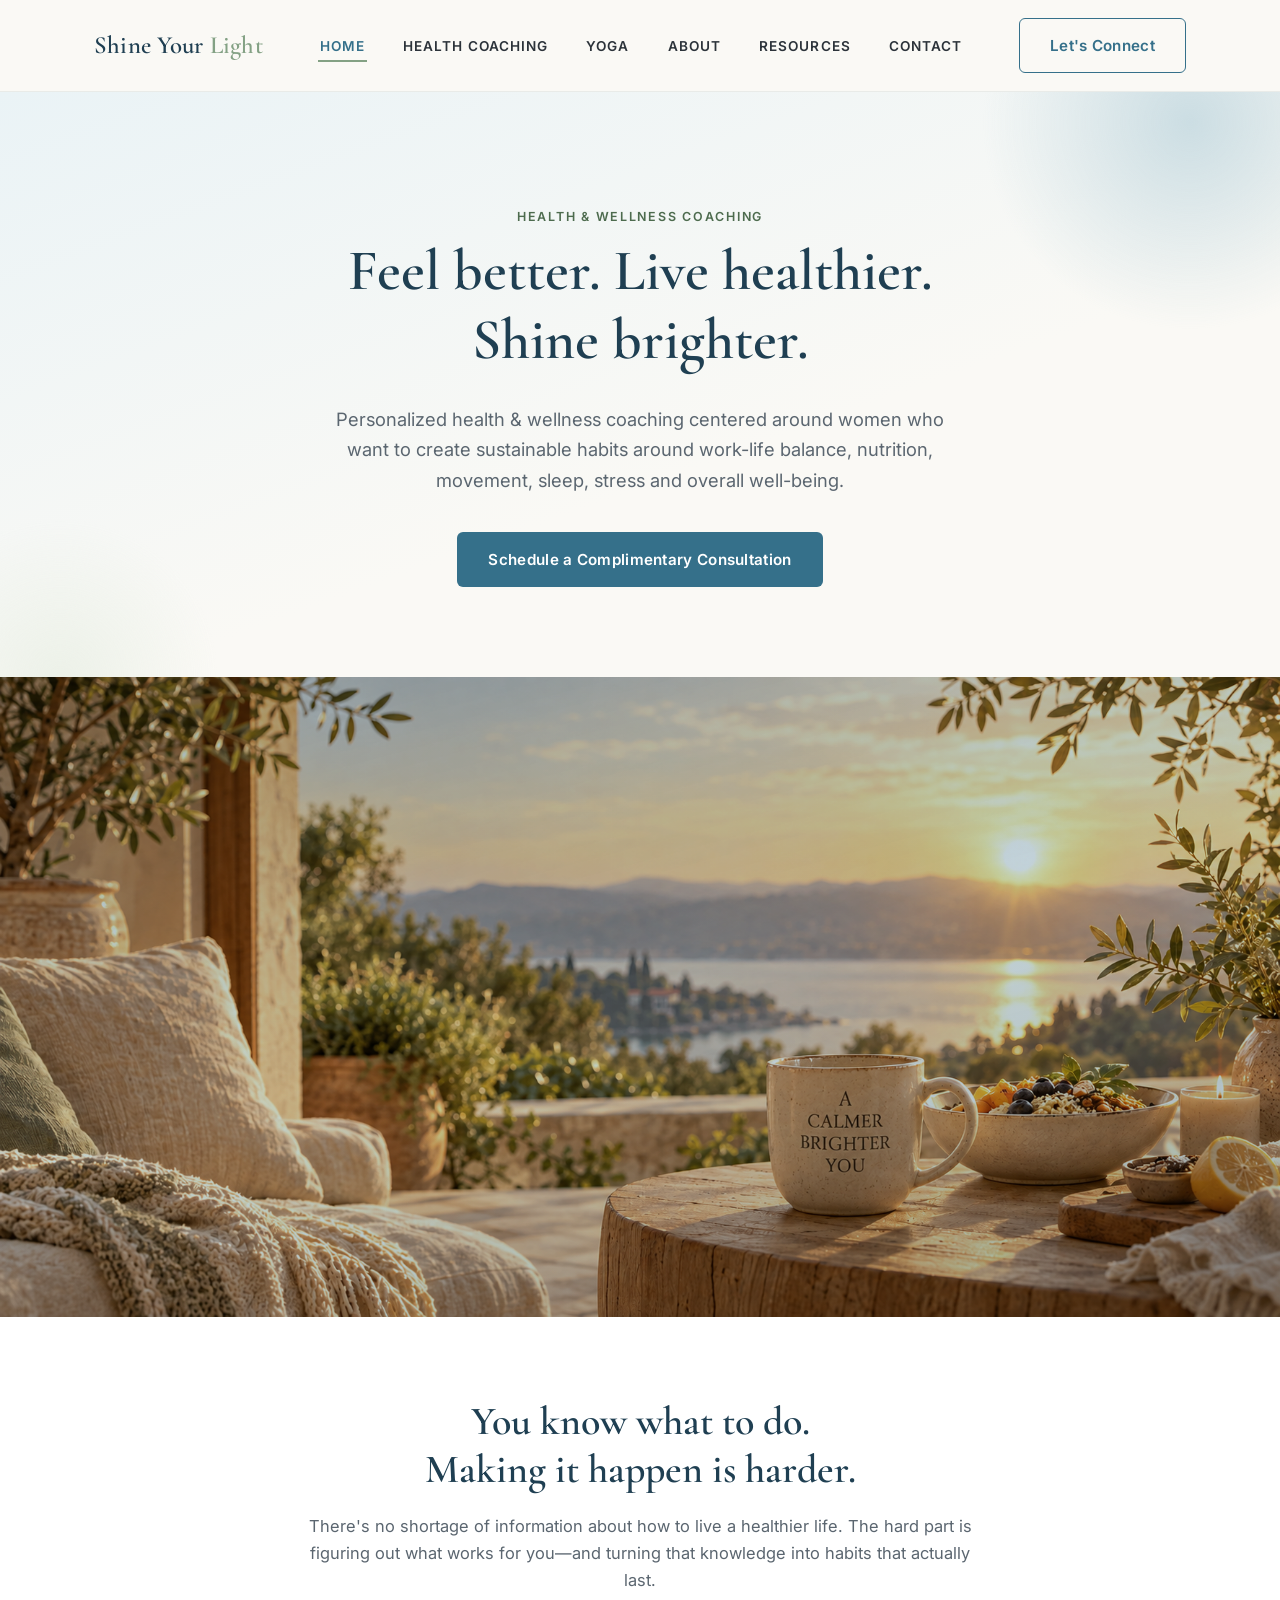
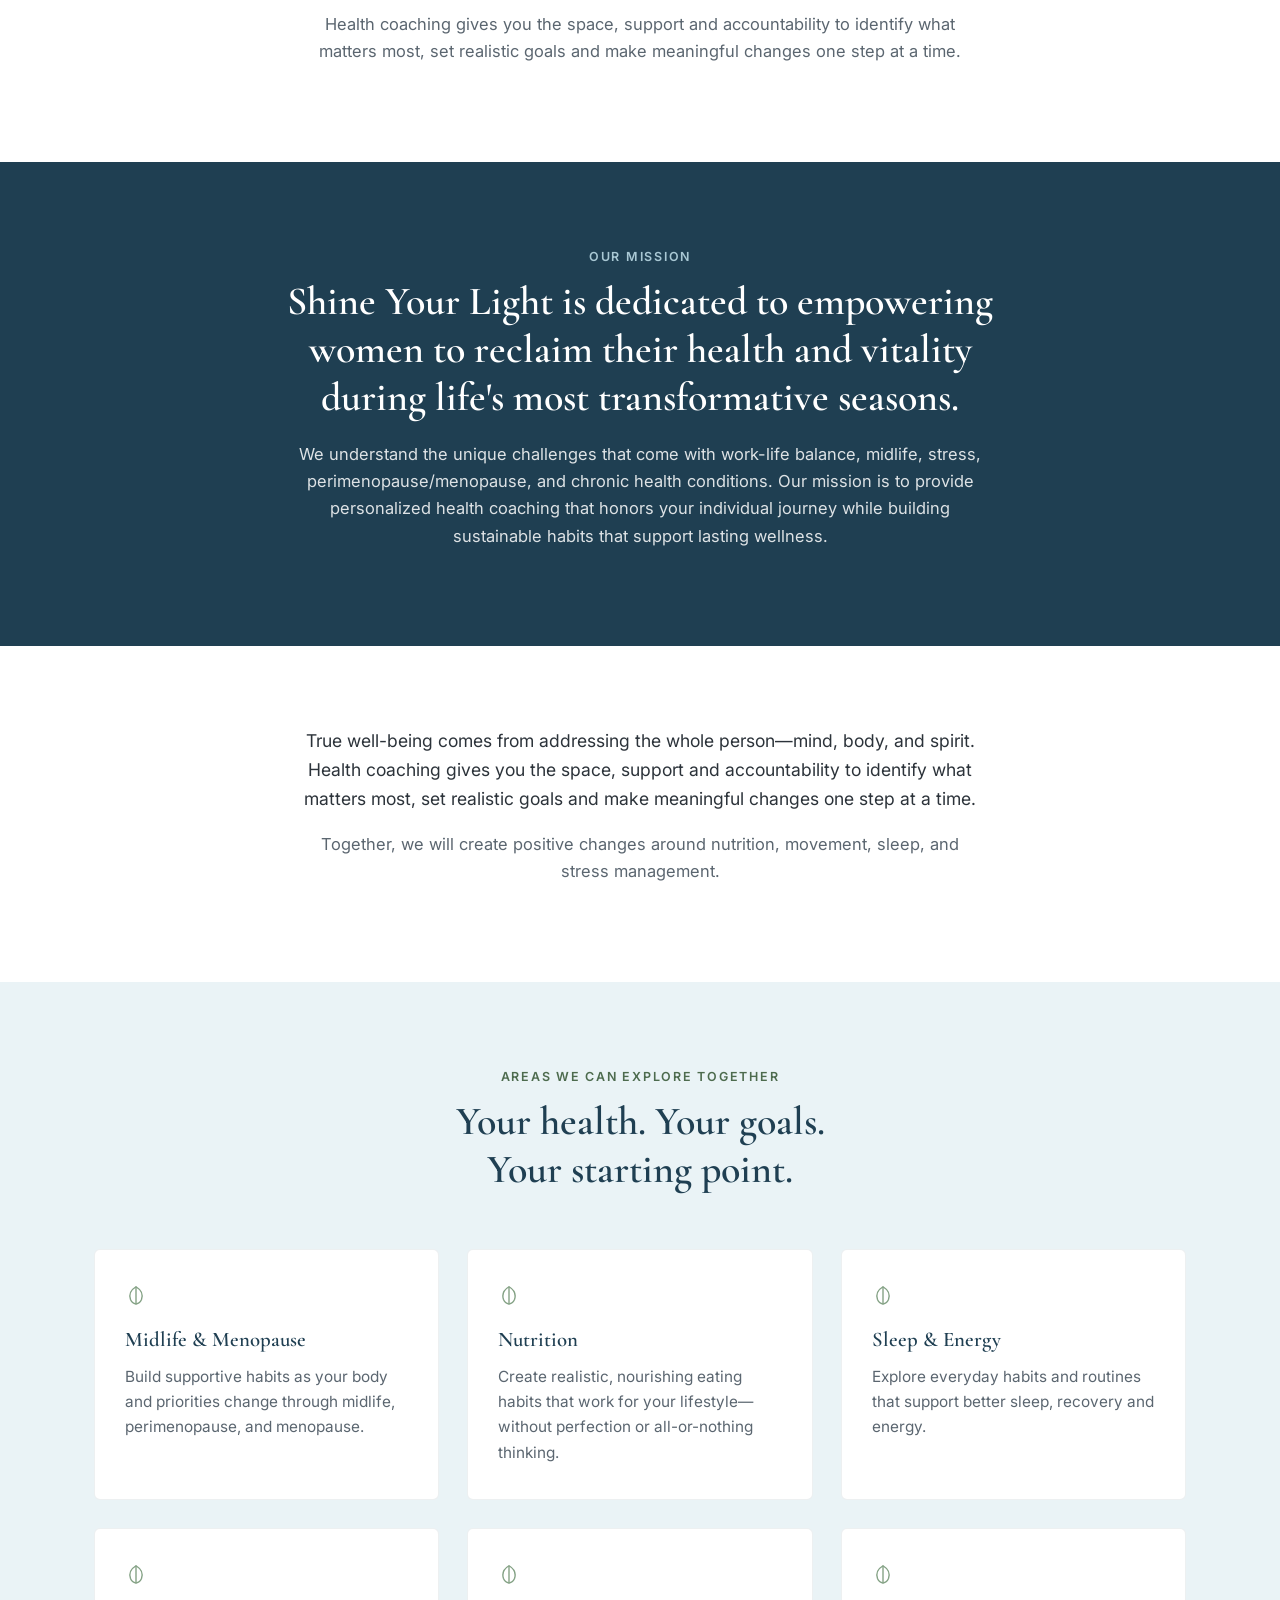
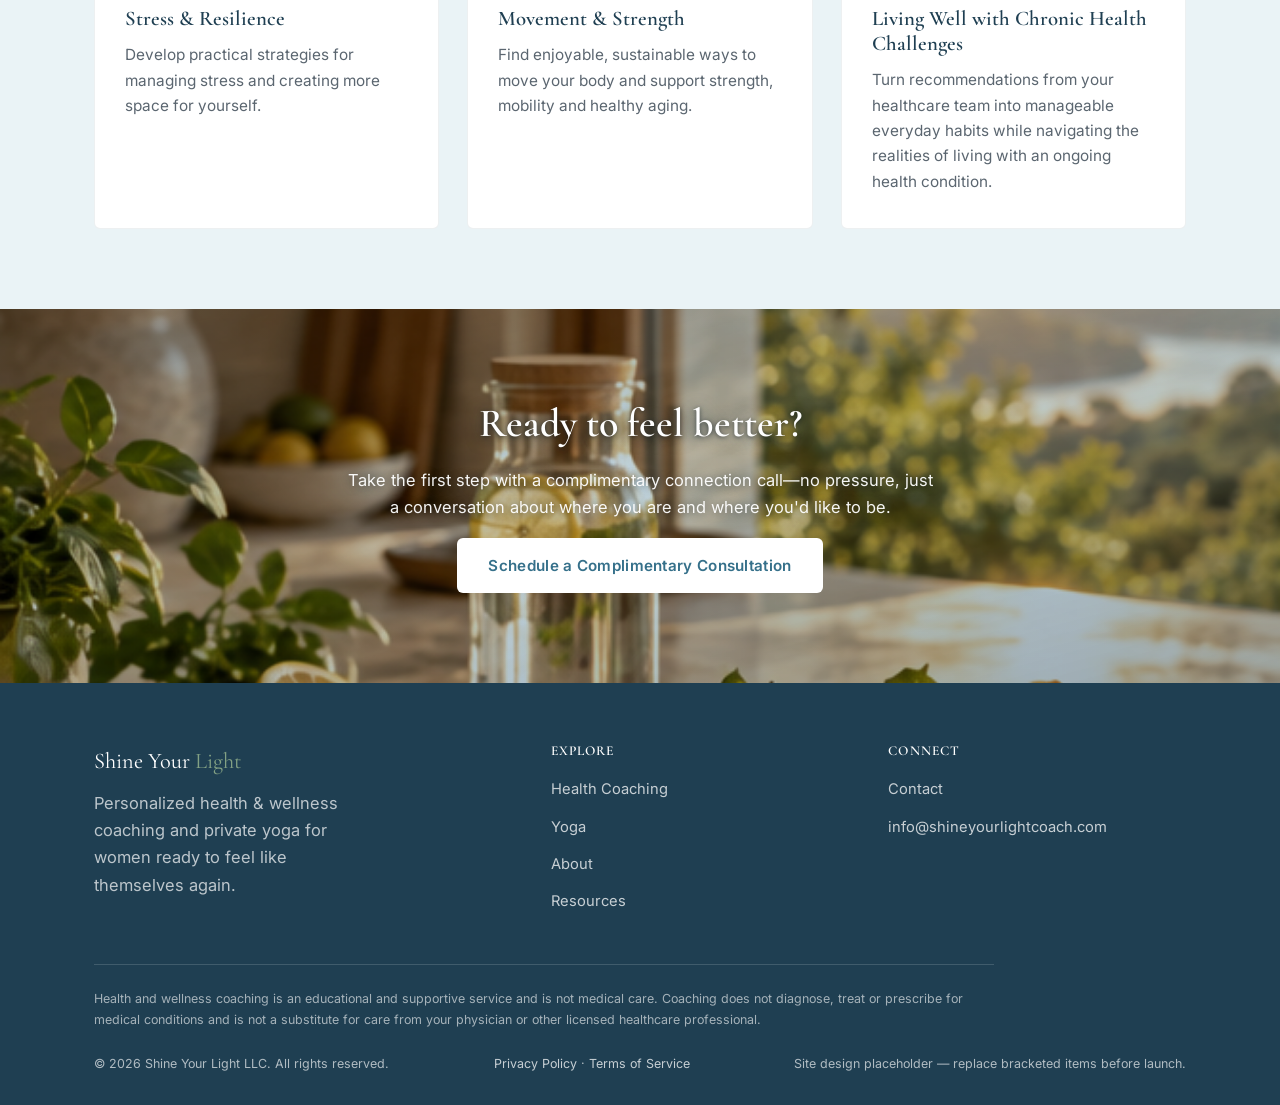
==== index.html @ 53842d12 "Apply Cassie's content tweaks: copy updates, credentials status, contact info - Home: broaden hero/m" ====
<!DOCTYPE html>
<html lang="en">
<head>
<meta charset="UTF-8" />
<meta name="viewport" content="width=device-width, initial-scale=1.0" />
<title>Shine Your Light | Health &amp; Wellness Coaching</title>
<meta name="description" content="Personalized health & wellness coaching centered around women who want to create sustainable habits around work-life balance, nutrition, movement, sleep, stress and overall well-being." />
<link rel="preconnect" href="https://fonts.googleapis.com">
<link href="https://fonts.googleapis.com/css2?family=Cormorant+Garamond:wght@500;600;700&family=Inter:wght@400;500;600;700&display=swap" rel="stylesheet">
<link rel="stylesheet" href="css/style.css">
</head>
<body>

<a href="#main" class="skip-link">Skip to main content</a>

<header class="site-header">
  <div class="nav-wrap">
    <a href="index.html" class="logo">Shine Your <span>Light</span></a>
    <nav>
      <ul class="nav-links" id="primary-nav">
        <li><a href="index.html" class="active">Home</a></li>
        <li><a href="coaching.html">Health Coaching</a></li>
        <li><a href="yoga.html">Yoga</a></li>
        <li><a href="about.html">About</a></li>
        <li><a href="resources.html">Resources</a></li>
        <li><a href="contact.html">Contact</a></li>
      </ul>
    </nav>
    <div class="nav-cta">
      <a href="contact.html" class="btn btn-outline">Let's Connect</a>
      <button class="nav-toggle" aria-label="Toggle menu" aria-expanded="false" aria-controls="primary-nav">
        <span></span><span></span><span></span>
      </button>
    </div>
  </div>
</header>

<main id="main">

<!-- HERO -->
<section class="hero">
  <div class="hero-inner">
    <div class="eyebrow">Health &amp; Wellness Coaching</div>
    <h1>Feel better. Live healthier.<br>Shine brighter.</h1>
    <p class="lead">Personalized health &amp; wellness coaching centered around women who want to create sustainable habits around work-life balance, nutrition, movement, sleep, stress and overall well-being.</p>
    <a href="contact.html" class="btn btn-primary">Schedule a Complimentary Consultation</a>
  </div>
</section>

<section class="photo-strip" style="background-image:url('images/hero-patio-morning.png'); aspect-ratio:1774/887;" role="img" aria-label="A mug reading &quot;A Calmer Brighter You&quot; beside a nourish bowl on a sunlit patio overlooking the water at sunset">
  <div class="overlay"></div>
</section>

<!-- INTRO -->
<section class="section-alt">
  <div class="container text-center" style="max-width:720px;">
    <h2>You know what to do.<br>Making it happen is harder.</h2>
    <p>There's no shortage of information about how to live a healthier life. The hard part is figuring out what works for you&mdash;and turning that knowledge into habits that actually last.</p>
    <p>Health coaching gives you the space, support and accountability to identify what matters most, set realistic goals and make meaningful changes one step at a time.</p>
  </div>
</section>

<!-- MISSION -->
<section class="section-deep">
  <div class="container text-center" style="max-width:760px;">
    <div class="eyebrow" style="color:#a9c8d4;">Our Mission</div>
    <h2>Shine Your Light is dedicated to empowering women to reclaim their health and vitality during life's most transformative seasons.</h2>
    <p>We understand the unique challenges that come with work-life balance, midlife, stress, perimenopause/menopause, and chronic health conditions. Our mission is to provide personalized health coaching that honors your individual journey while building sustainable habits that support lasting wellness.</p>
  </div>
</section>

<!-- WHOLE PERSON -->
<section class="section-alt">
  <div class="container text-center" style="max-width:720px;">
    <p style="font-size:1.1rem; color:var(--charcoal);">True well-being comes from addressing the whole person&mdash;mind, body, and spirit. Health coaching gives you the space, support and accountability to identify what matters most, set realistic goals and make meaningful changes one step at a time.</p>
    <p>Together, we will create positive changes around nutrition, movement, sleep, and stress management.</p>
  </div>
</section>

<!-- AREAS -->
<section class="section-blue">
  <div class="container">
    <div class="section-head">
      <div class="eyebrow">Areas We Can Explore Together</div>
      <h2>Your health. Your goals.<br>Your starting point.</h2>
    </div>
    <div class="grid">
      <div class="card">
        <svg class="leaf-icon" width="22" height="22" viewBox="0 0 24 24" fill="none" stroke="#83a184" stroke-width="1.5"><path d="M12 3C7 6 4 11 6 17c1.5 4 6 5 6 5s4.5-1 6-5c2-6-1-11-6-14z"/><path d="M12 3v19"/></svg>
        <h3>Midlife &amp; Menopause</h3>
        <p>Build supportive habits as your body and priorities change through midlife, perimenopause, and menopause.</p>
      </div>
      <div class="card">
        <svg class="leaf-icon" width="22" height="22" viewBox="0 0 24 24" fill="none" stroke="#83a184" stroke-width="1.5"><path d="M12 3C7 6 4 11 6 17c1.5 4 6 5 6 5s4.5-1 6-5c2-6-1-11-6-14z"/><path d="M12 3v19"/></svg>
        <h3>Nutrition</h3>
        <p>Create realistic, nourishing eating habits that work for your lifestyle&mdash;without perfection or all-or-nothing thinking.</p>
      </div>
      <div class="card">
        <svg class="leaf-icon" width="22" height="22" viewBox="0 0 24 24" fill="none" stroke="#83a184" stroke-width="1.5"><path d="M12 3C7 6 4 11 6 17c1.5 4 6 5 6 5s4.5-1 6-5c2-6-1-11-6-14z"/><path d="M12 3v19"/></svg>
        <h3>Sleep &amp; Energy</h3>
        <p>Explore everyday habits and routines that support better sleep, recovery and energy.</p>
      </div>
      <div class="card">
        <svg class="leaf-icon" width="22" height="22" viewBox="0 0 24 24" fill="none" stroke="#83a184" stroke-width="1.5"><path d="M12 3C7 6 4 11 6 17c1.5 4 6 5 6 5s4.5-1 6-5c2-6-1-11-6-14z"/><path d="M12 3v19"/></svg>
        <h3>Stress &amp; Resilience</h3>
        <p>Develop practical strategies for managing stress and creating more space for yourself.</p>
      </div>
      <div class="card">
        <svg class="leaf-icon" width="22" height="22" viewBox="0 0 24 24" fill="none" stroke="#83a184" stroke-width="1.5"><path d="M12 3C7 6 4 11 6 17c1.5 4 6 5 6 5s4.5-1 6-5c2-6-1-11-6-14z"/><path d="M12 3v19"/></svg>
        <h3>Movement &amp; Strength</h3>
        <p>Find enjoyable, sustainable ways to move your body and support strength, mobility and healthy aging.</p>
      </div>
      <div class="card">
        <svg class="leaf-icon" width="22" height="22" viewBox="0 0 24 24" fill="none" stroke="#83a184" stroke-width="1.5"><path d="M12 3C7 6 4 11 6 17c1.5 4 6 5 6 5s4.5-1 6-5c2-6-1-11-6-14z"/><path d="M12 3v19"/></svg>
        <h3>Living Well with Chronic Health Challenges</h3>
        <p>Turn recommendations from your healthcare team into manageable everyday habits while navigating the realities of living with an ongoing health condition.</p>
      </div>
    </div>
  </div>
</section>

<!-- FINAL CTA -->
<section class="section-photo text-center" style="background-image:url('images/nourish-bowl.png'); padding:90px 0;">
  <div class="overlay"></div>
  <div class="container" style="max-width:640px;">
    <h2>Ready to feel better?</h2>
    <p>Take the first step with a complimentary connection call&mdash;no pressure, just a conversation about where you are and where you'd like to be.</p>
    <a href="contact.html" class="btn btn-light">Schedule a Complimentary Consultation</a>
  </div>
</section>

</main>

<footer class="site-footer">
  <div class="container">
    <div class="footer-grid">
      <div>
        <div class="footer-logo">Shine Your <span>Light</span></div>
        <p style="color:rgba(255,255,255,0.7); max-width:280px;">Personalized health &amp; wellness coaching and private yoga for women ready to feel like themselves again.</p>
      </div>
      <div>
        <h4>Explore</h4>
        <ul>
          <li><a href="coaching.html">Health Coaching</a></li>
          <li><a href="yoga.html">Yoga</a></li>
          <li><a href="about.html">About</a></li>
          <li><a href="resources.html">Resources</a></li>
        </ul>
      </div>
      <div>
        <h4>Connect</h4>
        <ul>
          <li><a href="contact.html">Contact</a></li>
          <li><a href="mailto:info@shineyourlightcoach.com">info@shineyourlightcoach.com</a></li>
        </ul>
      </div>
    </div>
    <p class="footer-scope">Health and wellness coaching is an educational and supportive service and is not medical care. Coaching does not diagnose, treat or prescribe for medical conditions and is not a substitute for care from your physician or other licensed healthcare professional.</p>
    <div class="footer-bottom">
      <span>&copy; 2026 Shine Your Light LLC. All rights reserved.</span>
      <span><a href="privacy.html">Privacy Policy</a> &middot; <a href="terms.html">Terms of Service</a></span>
      <span>Site design placeholder &mdash; replace bracketed items before launch.</span>
    </div>
  </div>
</footer>

<script src="js/script.js"></script>
</body>
</html>
---- css/style.css ----
/* ============================================
   Shine Your Light — Stylesheet
   Palette: soothing blue, warm ivory, muted sage
   ============================================ */

:root {
  /* Blues */
  --blue-deep: #1f3f52;
  --blue-primary: #35708a;
  --blue-mid: #5a8fa6;
  --blue-light: #a9c8d4;
  --blue-mist: #eaf3f6;

  /* Green (used sparingly) */
  --sage: #83a184;
  --sage-light: #e7eee3;
  --sage-text: #4d6b4e; /* darker variant for small text, meets 4.5:1 contrast on light backgrounds */

  /* Neutrals */
  --ivory: #faf9f5;
  --white: #ffffff;
  --charcoal: #2c333a;
  --charcoal-light: #5b6670;

  /* Type */
  --font-heading: 'Cormorant Garamond', Georgia, serif;
  --font-body: 'Inter', -apple-system, BlinkMacSystemFont, 'Segoe UI', sans-serif;

  --max-width: 1140px;
  --radius: 6px;
}

* { box-sizing: border-box; }

html { scroll-behavior: smooth; }

body {
  margin: 0;
  font-family: var(--font-body);
  color: var(--charcoal);
  background: var(--ivory);
  line-height: 1.65;
  font-size: 16.5px;
}

img { max-width: 100%; display: block; }

a { color: inherit; text-decoration: none; }

h1, h2, h3, h4 {
  font-family: var(--font-heading);
  font-weight: 600;
  color: var(--blue-deep);
  line-height: 1.2;
  margin: 0 0 0.5em;
}

h1 { font-size: clamp(2.4rem, 5vw, 3.6rem); font-weight: 600; }
h2 { font-size: clamp(1.8rem, 3.2vw, 2.5rem); }
h3 { font-size: 1.3rem; }

p { margin: 0 0 1em; color: var(--charcoal-light); }

.container {
  max-width: var(--max-width);
  margin: 0 auto;
  padding: 0 24px;
}

.eyebrow {
  display: inline-block;
  font-family: var(--font-body);
  font-size: 0.78rem;
  letter-spacing: 0.14em;
  text-transform: uppercase;
  color: var(--sage-text);
  font-weight: 600;
  margin-bottom: 0.75em;
}

/* ---------- Accessibility helpers ---------- */
.skip-link {
  position: absolute;
  left: -9999px;
  top: 0;
  z-index: 200;
  background: var(--blue-deep);
  color: var(--white);
  padding: 12px 20px;
  font-size: 0.9rem;
  font-weight: 600;
  border-radius: 0 0 var(--radius) 0;
}
.skip-link:focus {
  left: 0;
}

a:focus-visible,
button:focus-visible {
  outline: 2.5px solid var(--blue-primary);
  outline-offset: 2px;
}

/* ---------- Buttons ---------- */
.btn {
  display: inline-block;
  padding: 14px 30px;
  border-radius: var(--radius);
  font-size: 0.95rem;
  font-weight: 600;
  letter-spacing: 0.02em;
  cursor: pointer;
  border: 1.5px solid transparent;
  transition: all 0.2s ease;
}

.btn-primary {
  background: var(--blue-primary);
  color: var(--white);
}
.btn-primary:hover { background: var(--blue-deep); }

.btn-outline {
  background: transparent;
  border-color: var(--blue-primary);
  color: var(--blue-primary);
}
.btn-outline:hover {
  background: var(--blue-primary);
  color: var(--white);
}

.btn-light {
  background: var(--white);
  color: var(--blue-primary);
}
.btn-light:hover { background: var(--blue-mist); }

/* ---------- Header / Nav ---------- */
.site-header {
  position: sticky;
  top: 0;
  z-index: 100;
  background: rgba(250, 249, 245, 0.94);
  backdrop-filter: blur(6px);
  border-bottom: 1px solid rgba(31, 63, 82, 0.08);
}

.nav-wrap {
  display: flex;
  align-items: center;
  justify-content: space-between;
  padding: 18px 24px;
  max-width: var(--max-width);
  margin: 0 auto;
}

.logo {
  font-family: var(--font-heading);
  font-size: 1.55rem;
  font-weight: 600;
  color: var(--blue-deep);
  letter-spacing: 0.01em;
}
.logo span { color: var(--sage); }

.nav-links {
  display: flex;
  gap: 34px;
  list-style: none;
  margin: 0;
  padding: 0;
}

.nav-links a {
  font-size: 0.85rem;
  letter-spacing: 0.08em;
  text-transform: uppercase;
  font-weight: 600;
  color: var(--charcoal);
  padding: 6px 2px;
  border-bottom: 2px solid transparent;
  transition: border-color 0.2s, color 0.2s;
}

.nav-links a:hover,
.nav-links a.active {
  color: var(--blue-primary);
  border-bottom-color: var(--sage);
}

.nav-cta { display: flex; align-items: center; gap: 18px; }

.nav-toggle {
  display: none;
  flex-direction: column;
  gap: 5px;
  background: none;
  border: none;
  cursor: pointer;
  padding: 6px;
}
.nav-toggle span {
  width: 24px;
  height: 2px;
  background: var(--blue-deep);
  display: block;
}

/* ---------- Hero ---------- */
.hero {
  position: relative;
  overflow: hidden;
  padding: 110px 0 90px;
  background: linear-gradient(160deg, var(--blue-mist) 0%, var(--ivory) 60%);
  text-align: center;
}

.hero::before,
.hero::after {
  content: "";
  position: absolute;
  border-radius: 50%;
  filter: blur(0.5px);
  opacity: 0.55;
  z-index: 0;
}
.hero::before {
  width: 420px; height: 420px;
  background: radial-gradient(circle, var(--blue-light) 0%, transparent 70%);
  top: -180px; right: -120px;
}
.hero::after {
  width: 320px; height: 320px;
  background: radial-gradient(circle, var(--sage-light) 0%, transparent 70%);
  bottom: -160px; left: -100px;
  opacity: 0.7;
}

.hero-inner {
  position: relative;
  z-index: 1;
  max-width: 760px;
  margin: 0 auto;
  padding: 0 24px;
}

.hero.hero-sm { padding: 80px 0 60px; }

/* Photo hero variant — real photography, color-graded blue via a light tint
   (kept subtle so text/labels printed in the photos stay legible) */
.hero-photo {
  background-size: cover;
  background-position: center;
  color: var(--white);
}
.hero-photo::before,
.hero-photo::after { display: none; }
.hero-photo .overlay {
  position: absolute;
  inset: 0;
  z-index: 0;
  mix-blend-mode: multiply;
  background:
    linear-gradient(165deg, rgba(31,63,82,0.4) 0%, rgba(53,112,138,0.28) 50%, rgba(31,63,82,0.42) 100%);
}
.hero-photo .hero-inner { z-index: 1; }
.hero-photo .eyebrow { color: var(--blue-light); text-shadow: 0 1px 6px rgba(15,30,40,0.5); }
.hero-photo h1 { color: var(--white); text-shadow: 0 2px 16px rgba(15,30,40,0.55), 0 1px 4px rgba(15,30,40,0.6); }
.hero-photo p.lead { color: rgba(255,255,255,0.95); text-shadow: 0 1px 8px rgba(15,30,40,0.55); }

/* Standalone photo strip — full-width image with no overlaid text, used
   below a text-only hero so on-photo text (e.g. mug wording, book titles)
   always stays fully visible without competing with headline copy for
   the same space. `aspect-ratio` is set per-image inline so the section
   exactly matches the photo's shape at every viewport width — with
   background-size:contain that means zero cropping AND zero empty
   letterbox space (no leftover padding to show through). */
.photo-strip {
  position: relative;
  background-size: contain;
  background-repeat: no-repeat;
  background-position: center;
  padding: 0;
}
.photo-strip .overlay {
  position: absolute;
  inset: 0;
  mix-blend-mode: multiply;
  background: linear-gradient(165deg, rgba(31,63,82,0.4) 0%, rgba(53,112,138,0.28) 50%, rgba(31,63,82,0.42) 100%);
}

/* Photo section band — used for supporting lifestyle imagery */
.section-photo {
  position: relative;
  background-size: cover;
  background-position: center;
  color: var(--white);
}
.section-photo .overlay {
  position: absolute;
  inset: 0;
  mix-blend-mode: multiply;
  background: linear-gradient(165deg, rgba(31,63,82,0.42) 0%, rgba(53,112,138,0.3) 50%, rgba(31,63,82,0.44) 100%);
}
.section-photo .container { position: relative; z-index: 1; }
.section-photo h2 { color: var(--white); text-shadow: 0 2px 16px rgba(15,30,40,0.55), 0 1px 4px rgba(15,30,40,0.6); }
.section-photo p { color: rgba(255,255,255,0.95); text-shadow: 0 1px 8px rgba(15,30,40,0.55); }

.hero p.lead {
  font-size: 1.15rem;
  max-width: 620px;
  margin: 0 auto 2em;
}

/* ---------- Sections ---------- */
section { padding: 80px 0; }
.section-alt { background: var(--white); }
.section-blue { background: var(--blue-mist); }
.section-deep {
  background: var(--blue-deep);
  color: var(--white);
}
.section-deep h2, .section-deep h3 { color: var(--white); }
.section-deep p { color: rgba(255,255,255,0.85); }

.section-head {
  text-align: center;
  max-width: 680px;
  margin: 0 auto 56px;
}

.text-center { text-align: center; }

/* ---------- Cards / Grid ---------- */
.grid {
  display: grid;
  gap: 28px;
  grid-template-columns: repeat(3, 1fr);
}
.grid-2 { grid-template-columns: repeat(2, 1fr); }

.card {
  background: var(--white);
  border-radius: var(--radius);
  padding: 34px 30px;
  border: 1px solid rgba(31, 63, 82, 0.08);
  transition: box-shadow 0.25s, transform 0.25s;
}
.card:hover {
  box-shadow: 0 14px 34px rgba(31, 63, 82, 0.1);
  transform: translateY(-3px);
}

.card .leaf-icon { margin-bottom: 14px; }

.card h3 { margin-bottom: 0.5em; }
.card p { margin-bottom: 0; font-size: 0.96rem; }

/* Process steps */
.steps {
  display: grid;
  grid-template-columns: repeat(3, 1fr);
  gap: 32px;
  position: relative;
}
.step {
  text-align: center;
  padding: 10px;
}
.step-num {
  width: 46px; height: 46px;
  border-radius: 50%;
  background: var(--blue-mist);
  color: var(--blue-primary);
  border: 1.5px solid var(--blue-light);
  display: flex; align-items: center; justify-content: center;
  font-family: var(--font-heading);
  font-weight: 600;
  margin: 0 auto 16px;
}

/* Callout box */
.callout {
  background: var(--sage-light);
  border: 1px solid rgba(131, 161, 132, 0.35);
  border-radius: var(--radius);
  padding: 38px 40px;
  display: flex;
  align-items: center;
  justify-content: space-between;
  gap: 24px;
  flex-wrap: wrap;
}
.callout h3 { margin-bottom: 4px; }
.callout p { margin-bottom: 0; }

/* Program cards */
.program-card {
  background: var(--white);
  border-radius: var(--radius);
  padding: 44px;
  border: 1px solid rgba(31,63,82,0.08);
}
.program-card.featured {
  border: 2px solid var(--blue-primary);
  position: relative;
}
.badge {
  display: inline-block;
  background: var(--blue-primary);
  color: var(--white);
  font-size: 0.7rem;
  letter-spacing: 0.08em;
  text-transform: uppercase;
  font-weight: 700;
  padding: 5px 12px;
  border-radius: 30px;
  margin-bottom: 18px;
}
.badge-outline {
  background: transparent;
  border: 1.5px solid var(--sage);
  color: var(--sage-text);
}
.program-card ul {
  list-style: none;
  padding: 0;
  margin: 22px 0 28px;
}
.program-card li {
  padding: 9px 0 9px 28px;
  position: relative;
  color: var(--charcoal-light);
  border-bottom: 1px solid rgba(31,63,82,0.06);
}
.program-card li:last-child { border-bottom: none; }
.program-card li::before {
  content: "";
  position: absolute;
  left: 0; top: 16px;
  width: 8px; height: 8px;
  border-radius: 50%;
  background: var(--sage);
}

/* About */
.about-grid {
  display: grid;
  grid-template-columns: 380px 1fr;
  gap: 60px;
  align-items: start;
}
.about-photo {
  width: 100%;
  aspect-ratio: 4/5;
  object-fit: cover;
  object-position: center top;
  border-radius: var(--radius);
  border: 1px solid rgba(31,63,82,0.1);
}

.credentials {
  list-style: none;
  padding: 0;
  margin: 24px 0 0;
  display: grid;
  gap: 14px;
}
.credentials li {
  padding: 14px 18px;
  background: var(--blue-mist);
  border-radius: var(--radius);
  font-size: 0.95rem;
  color: var(--blue-deep);
  border-left: 3px solid var(--sage);
}

/* Contact */
.contact-grid {
  display: grid;
  grid-template-columns: 1fr 1fr;
  gap: 60px;
}
.form-group { margin-bottom: 20px; }
.form-group label {
  display: block;
  font-size: 0.85rem;
  font-weight: 600;
  margin-bottom: 6px;
  color: var(--blue-deep);
}
.form-group input,
.form-group textarea {
  width: 100%;
  padding: 12px 14px;
  border: 1.5px solid var(--blue-light);
  border-radius: var(--radius);
  font-family: var(--font-body);
  font-size: 0.95rem;
  background: var(--white);
  color: var(--charcoal);
}
.form-group input:focus,
.form-group textarea:focus {
  outline: none;
  border-color: var(--blue-primary);
  box-shadow: 0 0 0 3px rgba(53, 112, 138, 0.3);
}

.contact-info-card {
  background: var(--blue-mist);
  border-radius: var(--radius);
  padding: 36px;
}
.contact-info-card h3 { margin-bottom: 18px; }
.contact-info-card .info-row {
  margin-bottom: 16px;
  font-size: 0.95rem;
}
.contact-info-card .info-row strong {
  display: block;
  color: var(--blue-deep);
  font-size: 0.78rem;
  letter-spacing: 0.06em;
  text-transform: uppercase;
  margin-bottom: 3px;
}

.note-placeholder {
  font-size: 0.82rem;
  color: var(--charcoal-light);
  background: rgba(255,255,255,0.6);
  border: 1px dashed var(--blue-light);
  border-radius: var(--radius);
  padding: 10px 14px;
  margin-top: 10px;
}

/* Resources */
.resource-card {
  text-align: center;
  padding-top: 40px;
}
.coming-soon-tag {
  display: inline-block;
  font-size: 0.7rem;
  letter-spacing: 0.08em;
  text-transform: uppercase;
  color: var(--sage-text);
  font-weight: 700;
  border: 1px solid var(--sage);
  border-radius: 30px;
  padding: 4px 12px;
  margin-bottom: 14px;
}

/* ---------- Scope statement ---------- */
.scope-statement {
  font-size: 0.82rem;
  color: var(--charcoal-light);
  max-width: 760px;
  margin: 0 auto;
  padding-top: 28px;
  border-top: 1px solid rgba(31,63,82,0.12);
  text-align: center;
}

/* ---------- Footer ---------- */
.site-footer {
  background: var(--blue-deep);
  color: rgba(255,255,255,0.85);
  padding: 60px 0 30px;
}
.footer-grid {
  display: grid;
  grid-template-columns: 1.4fr 1fr 1fr;
  gap: 40px;
  margin-bottom: 40px;
}
.footer-logo {
  font-family: var(--font-heading);
  font-size: 1.4rem;
  color: var(--white);
  margin-bottom: 10px;
}
.footer-logo span { color: var(--sage); }
.footer-grid h4 {
  color: var(--white);
  font-size: 0.85rem;
  letter-spacing: 0.08em;
  text-transform: uppercase;
  margin-bottom: 16px;
}
.footer-grid ul { list-style: none; padding: 0; margin: 0; }
.footer-grid li { margin-bottom: 10px; }
.footer-grid a { color: rgba(255,255,255,0.75); font-size: 0.92rem; }
.footer-grid a:hover { color: var(--white); }

.footer-scope {
  font-size: 0.78rem;
  color: rgba(255,255,255,0.6);
  border-top: 1px solid rgba(255,255,255,0.15);
  padding-top: 24px;
  max-width: 900px;
}

.footer-bottom {
  margin-top: 24px;
  font-size: 0.78rem;
  color: rgba(255,255,255,0.65);
  display: flex;
  justify-content: space-between;
  flex-wrap: wrap;
  gap: 10px;
}
.footer-bottom a { color: rgba(255,255,255,0.75); }
.footer-bottom a:hover { color: var(--white); }

/* ---------- Responsive ---------- */
@media (max-width: 900px) {
  .grid { grid-template-columns: repeat(2, 1fr); }
  .about-grid { grid-template-columns: 1fr; }
  .about-photo { max-width: 340px; margin: 0 auto; }
  .contact-grid { grid-template-columns: 1fr; }
  .footer-grid { grid-template-columns: 1fr 1fr; }
  .steps { grid-template-columns: 1fr; }
}

@media (max-width: 720px) {
  .nav-links, .nav-cta .btn-outline { display: none; }
  .nav-toggle { display: flex; }
  .nav-wrap.open .nav-links {
    display: flex;
    flex-direction: column;
    position: absolute;
    top: 100%; left: 0; right: 0;
    background: var(--ivory);
    padding: 20px 24px;
    gap: 18px;
    border-bottom: 1px solid rgba(31,63,82,0.1);
  }
  .grid { grid-template-columns: 1fr; }
  .footer-grid { grid-template-columns: 1fr; }
  .callout { flex-direction: column; align-items: flex-start; text-align: left; }
  section { padding: 60px 0; }
  .hero { padding: 90px 0 60px; }
}
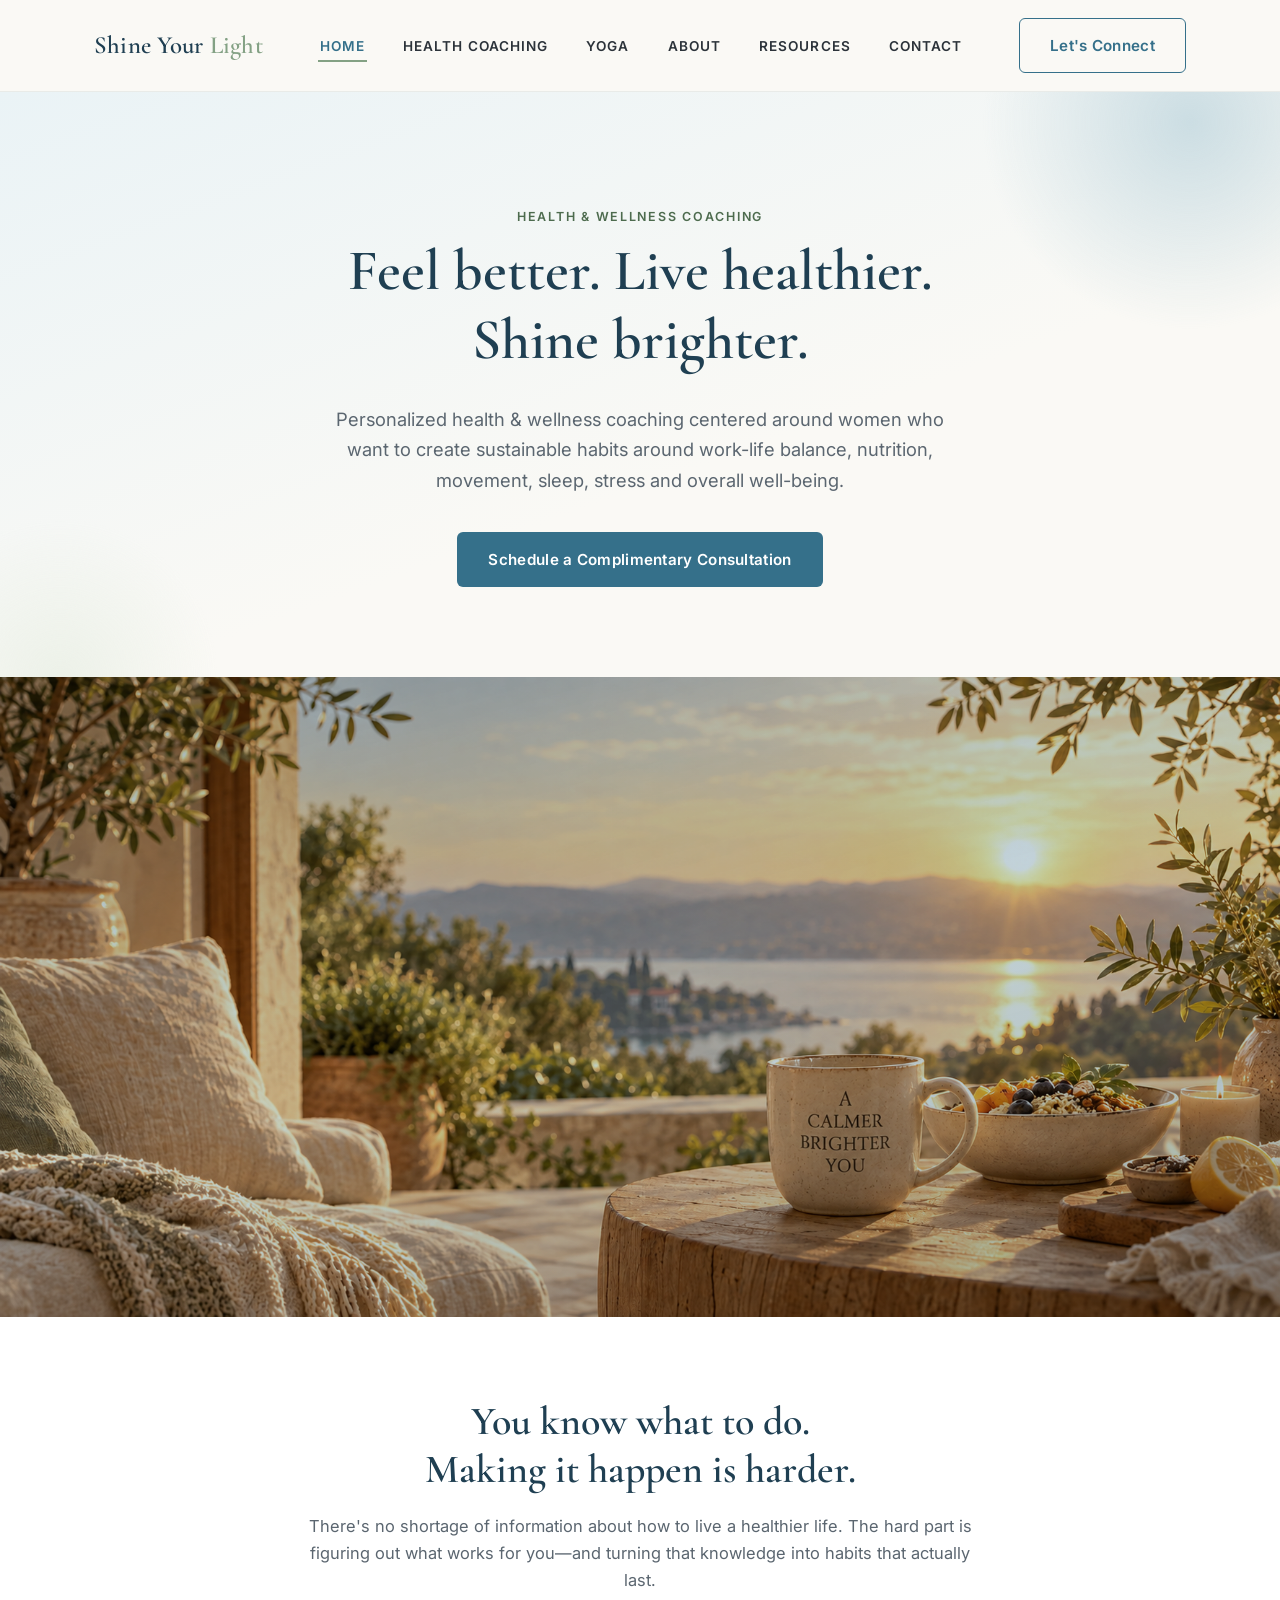
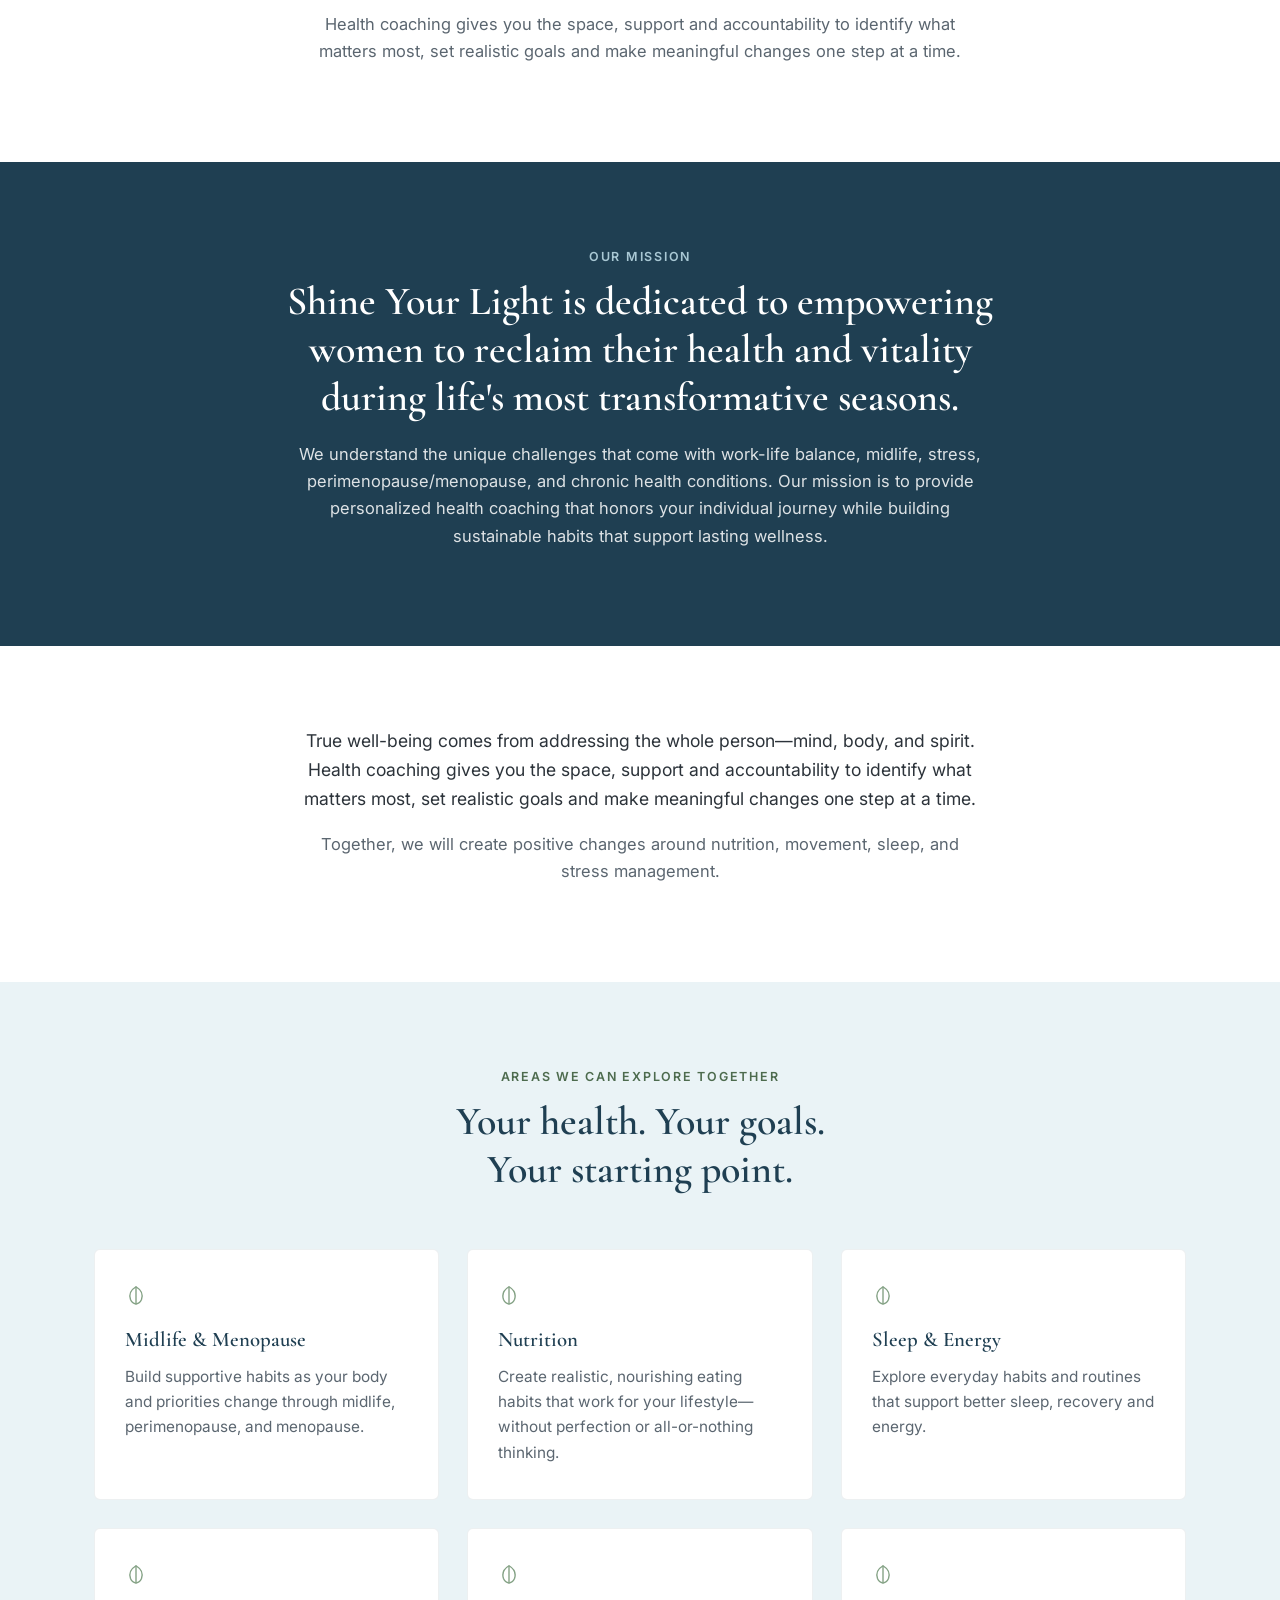
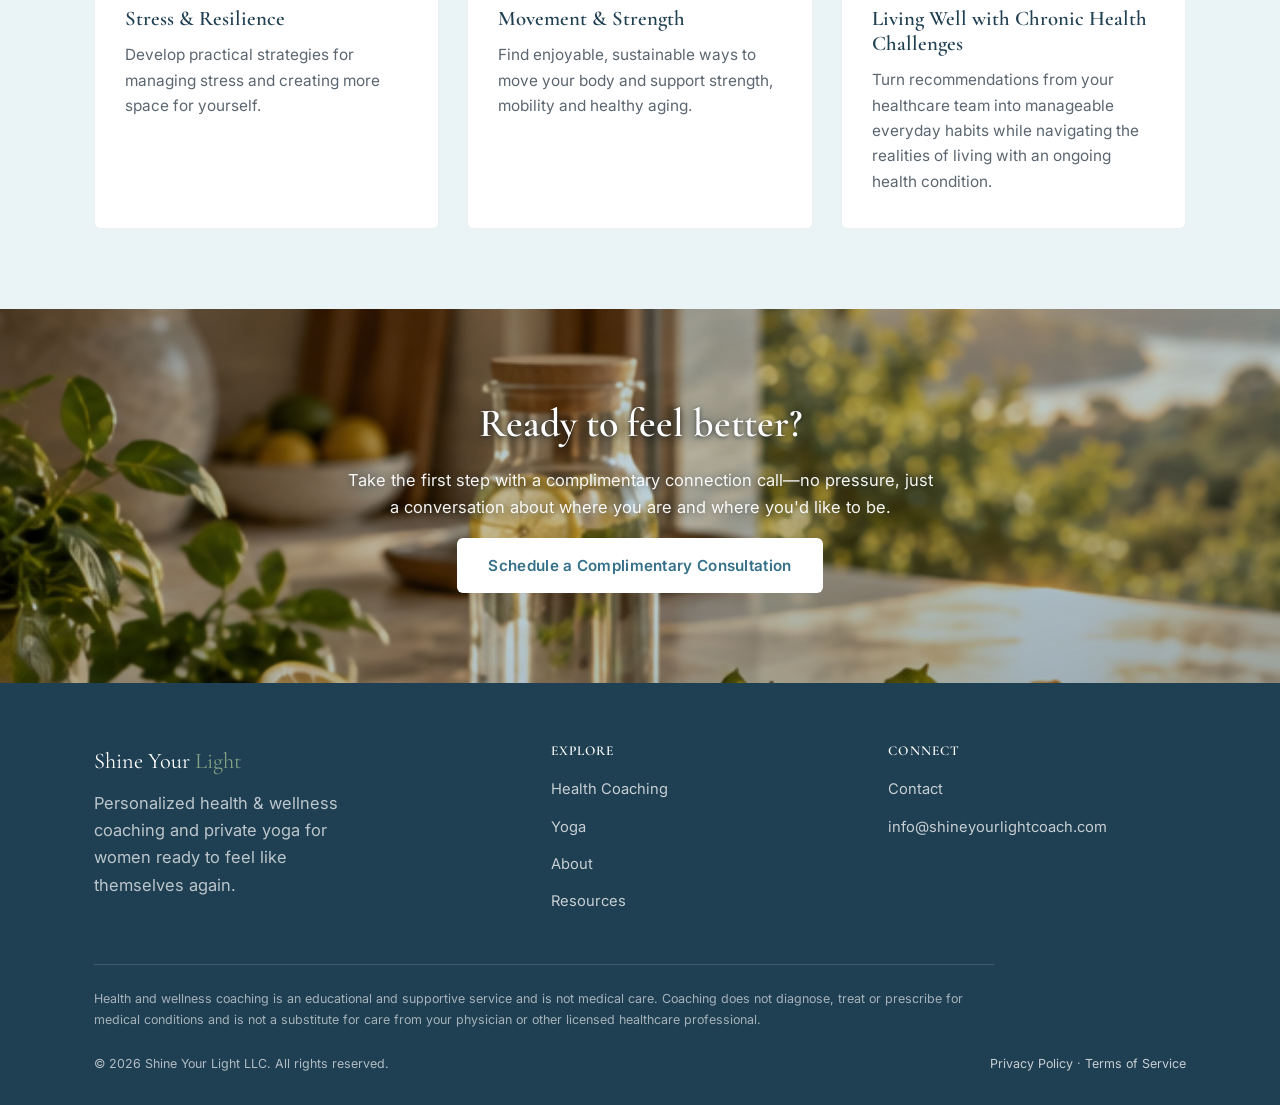
==== commit 47d19af4: "Remove internal placeholder reminder from public footer Delete "Site design placeholder — replace br" ====
--- a/index.html
+++ b/index.html
@@ -159,7 +159,6 @@
     <div class="footer-bottom">
       <span>&copy; 2026 Shine Your Light LLC. All rights reserved.</span>
       <span><a href="privacy.html">Privacy Policy</a> &middot; <a href="terms.html">Terms of Service</a></span>
-      <span>Site design placeholder &mdash; replace bracketed items before launch.</span>
     </div>
   </div>
 </footer>
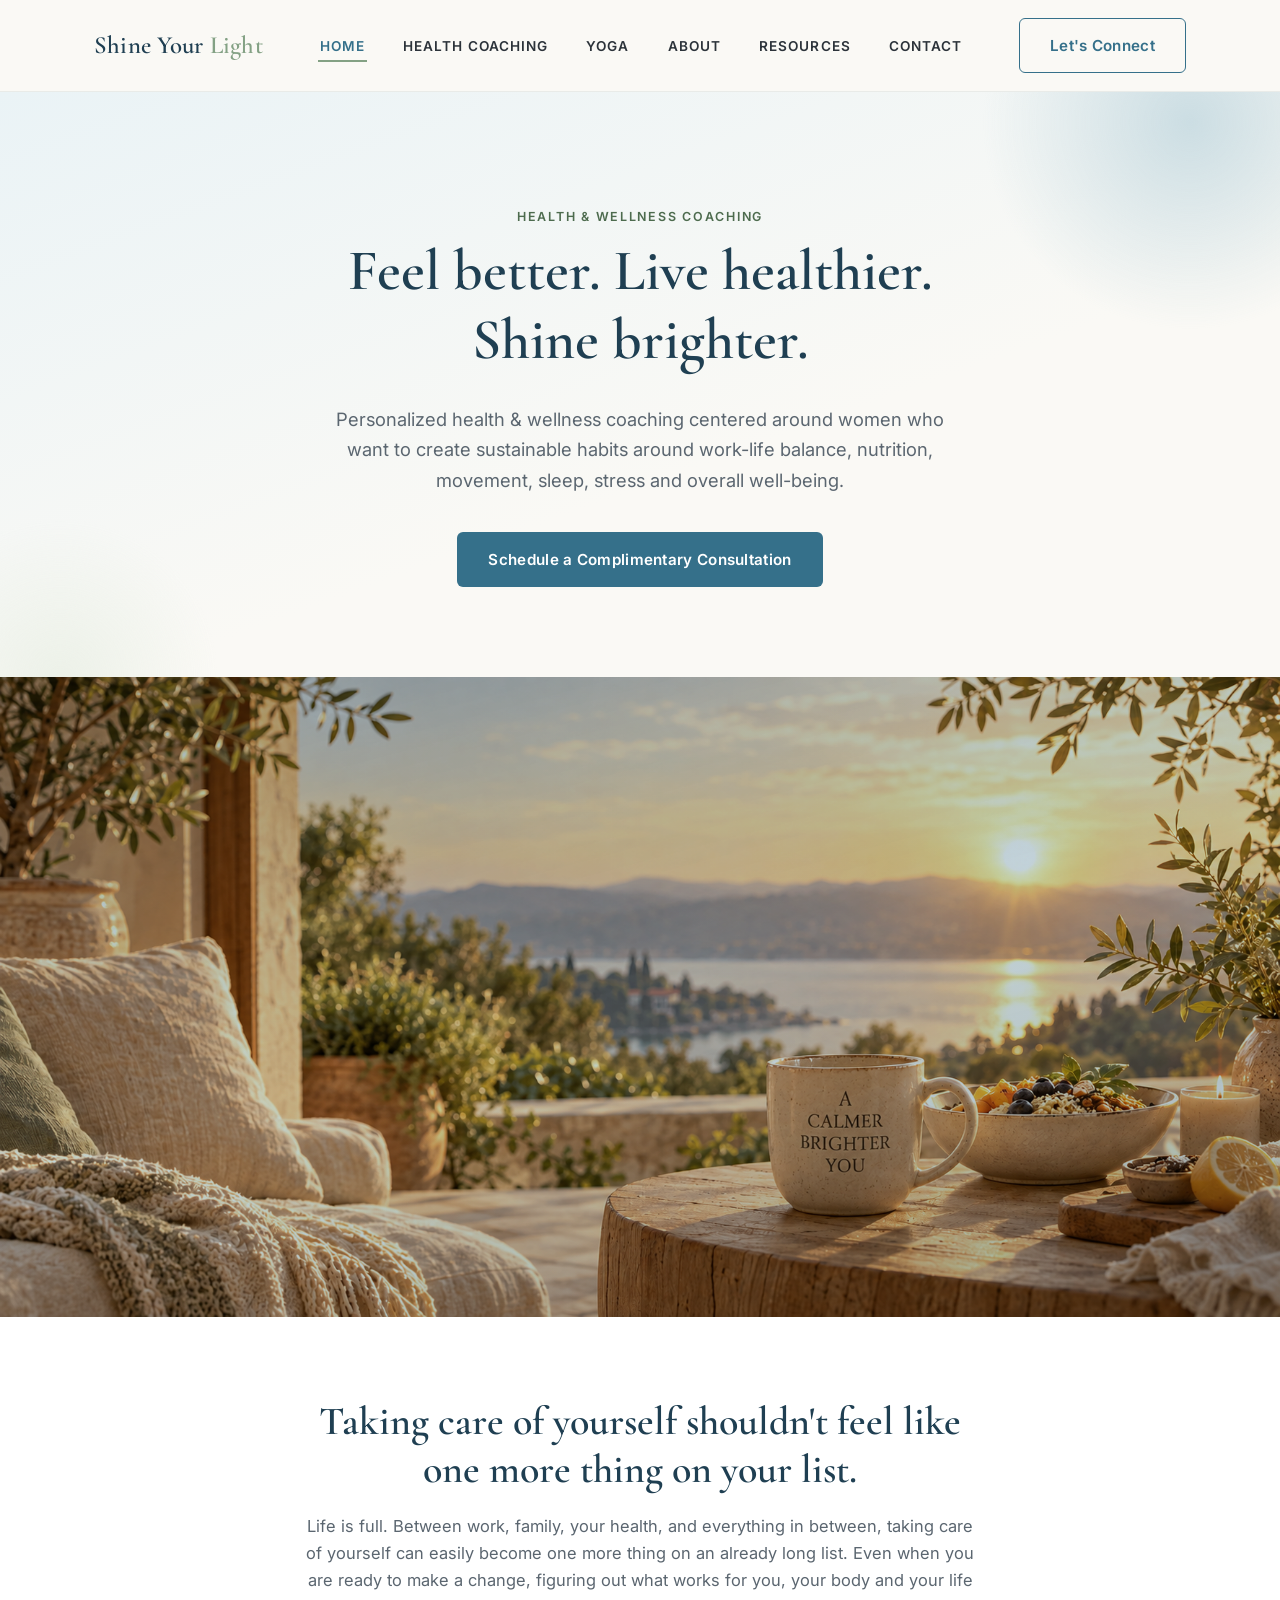
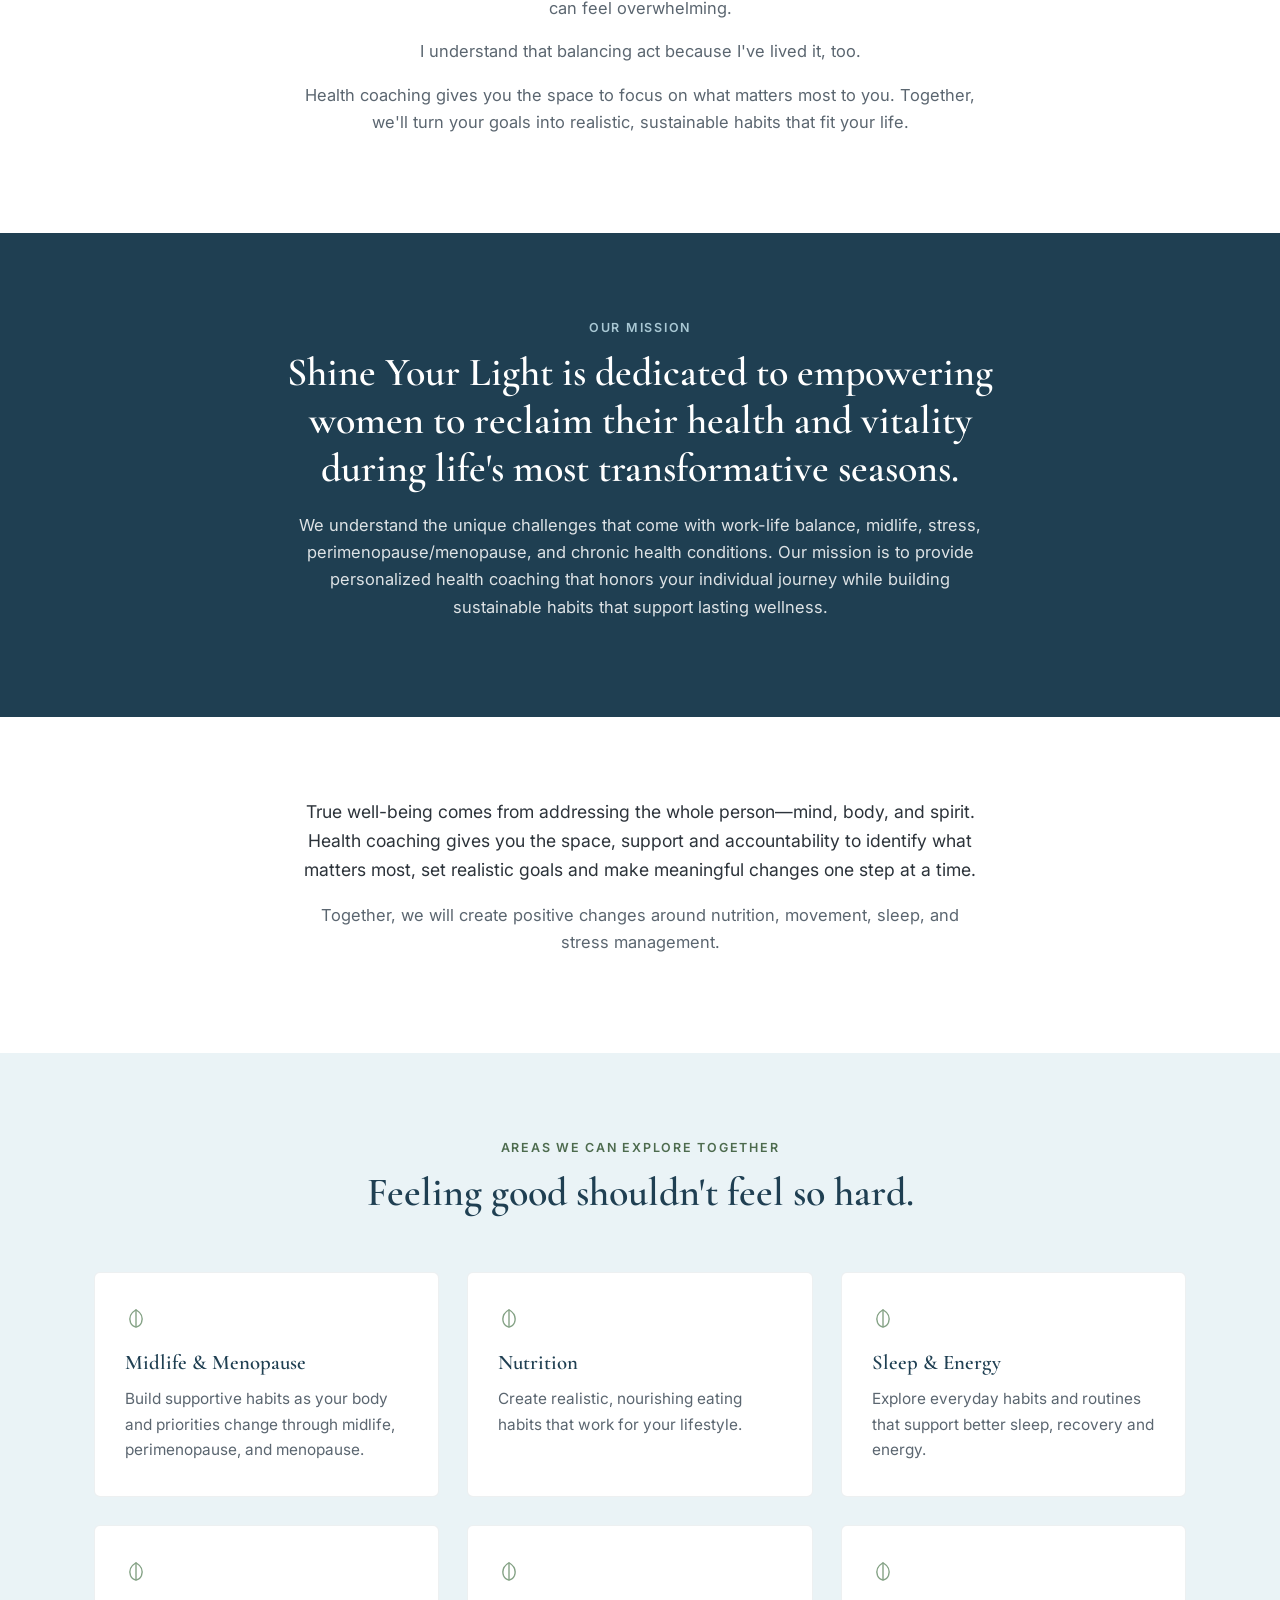
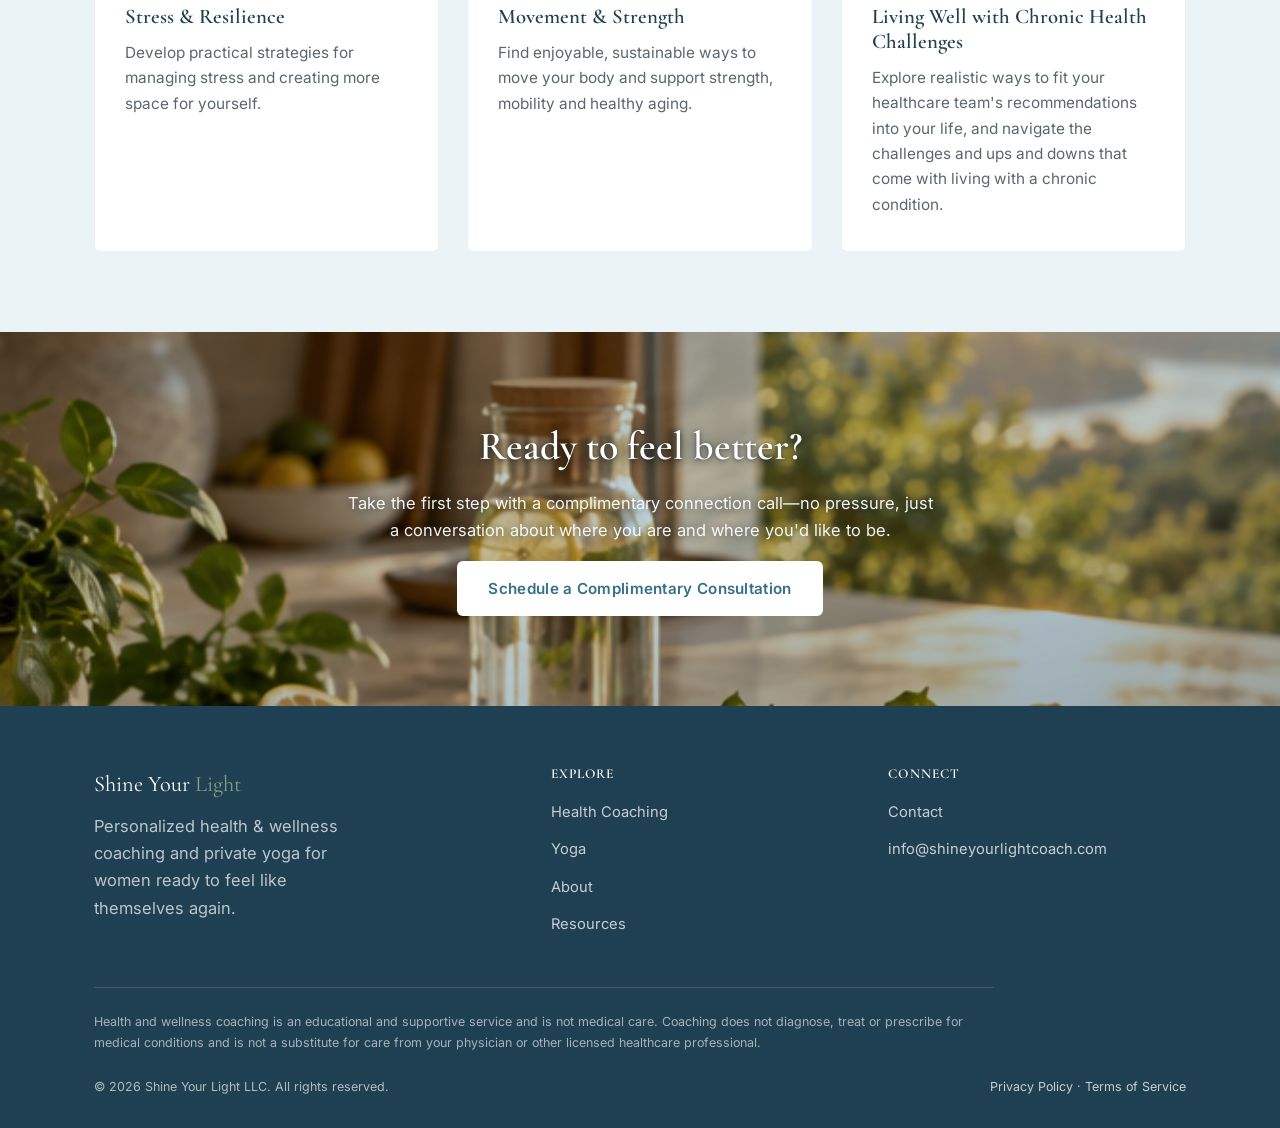
==== commit 965576e9: "Apply Cassie's round 2 copy changes across home, coaching, and about - Home: rewrite intro section, " ====
--- a/index.html
+++ b/index.html
@@ -54,9 +54,10 @@
 <!-- INTRO -->
 <section class="section-alt">
   <div class="container text-center" style="max-width:720px;">
-    <h2>You know what to do.<br>Making it happen is harder.</h2>
-    <p>There's no shortage of information about how to live a healthier life. The hard part is figuring out what works for you&mdash;and turning that knowledge into habits that actually last.</p>
-    <p>Health coaching gives you the space, support and accountability to identify what matters most, set realistic goals and make meaningful changes one step at a time.</p>
+    <h2>Taking care of yourself shouldn't feel like one more thing on your list.</h2>
+    <p>Life is full. Between work, family, your health, and everything in between, taking care of yourself can easily become one more thing on an already long list. Even when you are ready to make a change, figuring out what works for you, your body and your life can feel overwhelming.</p>
+    <p>I understand that balancing act because I've lived it, too.</p>
+    <p>Health coaching gives you the space to focus on what matters most to you. Together, we'll turn your goals into realistic, sustainable habits that fit your life.</p>
   </div>
 </section>
 
@@ -82,7 +83,7 @@
   <div class="container">
     <div class="section-head">
       <div class="eyebrow">Areas We Can Explore Together</div>
-      <h2>Your health. Your goals.<br>Your starting point.</h2>
+      <h2>Feeling good shouldn't feel so hard.</h2>
     </div>
     <div class="grid">
       <div class="card">
@@ -93,7 +94,7 @@
       <div class="card">
         <svg class="leaf-icon" width="22" height="22" viewBox="0 0 24 24" fill="none" stroke="#83a184" stroke-width="1.5"><path d="M12 3C7 6 4 11 6 17c1.5 4 6 5 6 5s4.5-1 6-5c2-6-1-11-6-14z"/><path d="M12 3v19"/></svg>
         <h3>Nutrition</h3>
-        <p>Create realistic, nourishing eating habits that work for your lifestyle&mdash;without perfection or all-or-nothing thinking.</p>
+        <p>Create realistic, nourishing eating habits that work for your lifestyle.</p>
       </div>
       <div class="card">
         <svg class="leaf-icon" width="22" height="22" viewBox="0 0 24 24" fill="none" stroke="#83a184" stroke-width="1.5"><path d="M12 3C7 6 4 11 6 17c1.5 4 6 5 6 5s4.5-1 6-5c2-6-1-11-6-14z"/><path d="M12 3v19"/></svg>
@@ -113,7 +114,7 @@
       <div class="card">
         <svg class="leaf-icon" width="22" height="22" viewBox="0 0 24 24" fill="none" stroke="#83a184" stroke-width="1.5"><path d="M12 3C7 6 4 11 6 17c1.5 4 6 5 6 5s4.5-1 6-5c2-6-1-11-6-14z"/><path d="M12 3v19"/></svg>
         <h3>Living Well with Chronic Health Challenges</h3>
-        <p>Turn recommendations from your healthcare team into manageable everyday habits while navigating the realities of living with an ongoing health condition.</p>
+        <p>Explore realistic ways to fit your healthcare team's recommendations into your life, and navigate the challenges and ups and downs that come with living with a chronic condition.</p>
       </div>
     </div>
   </div>
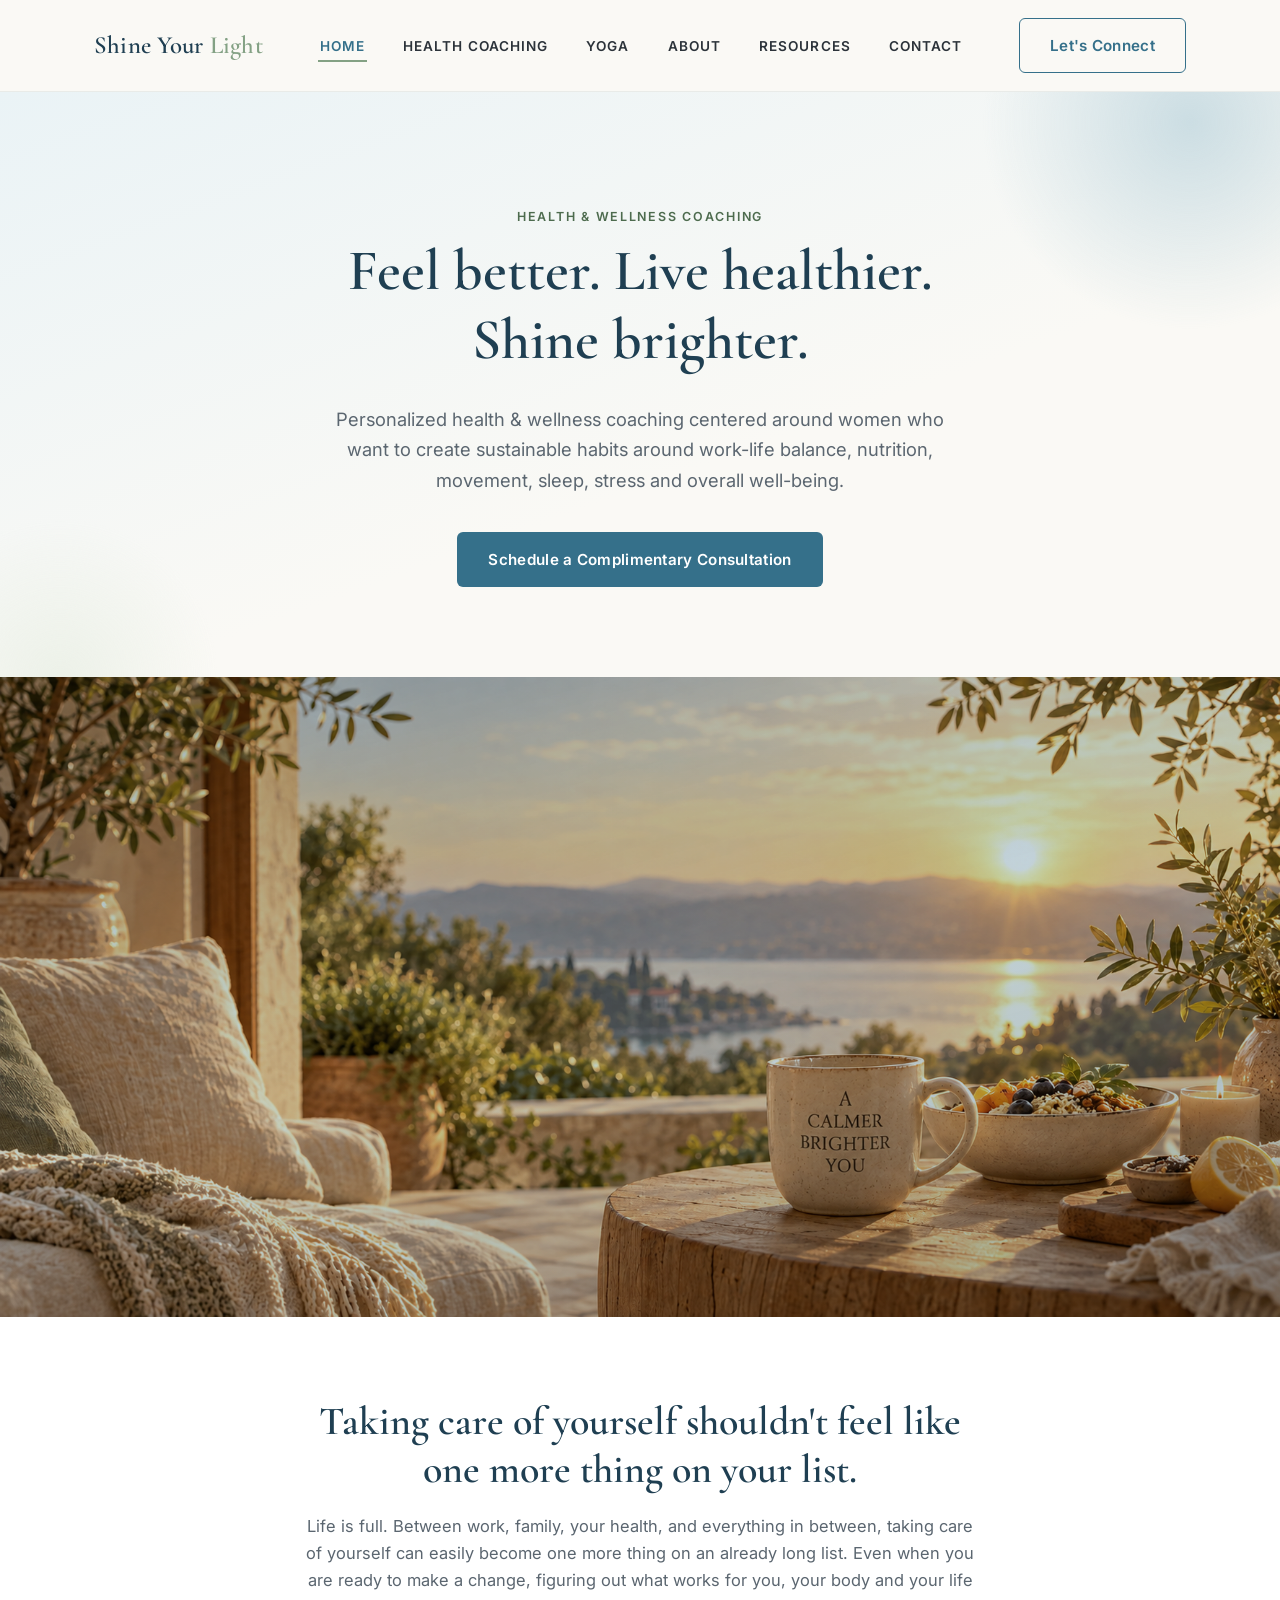
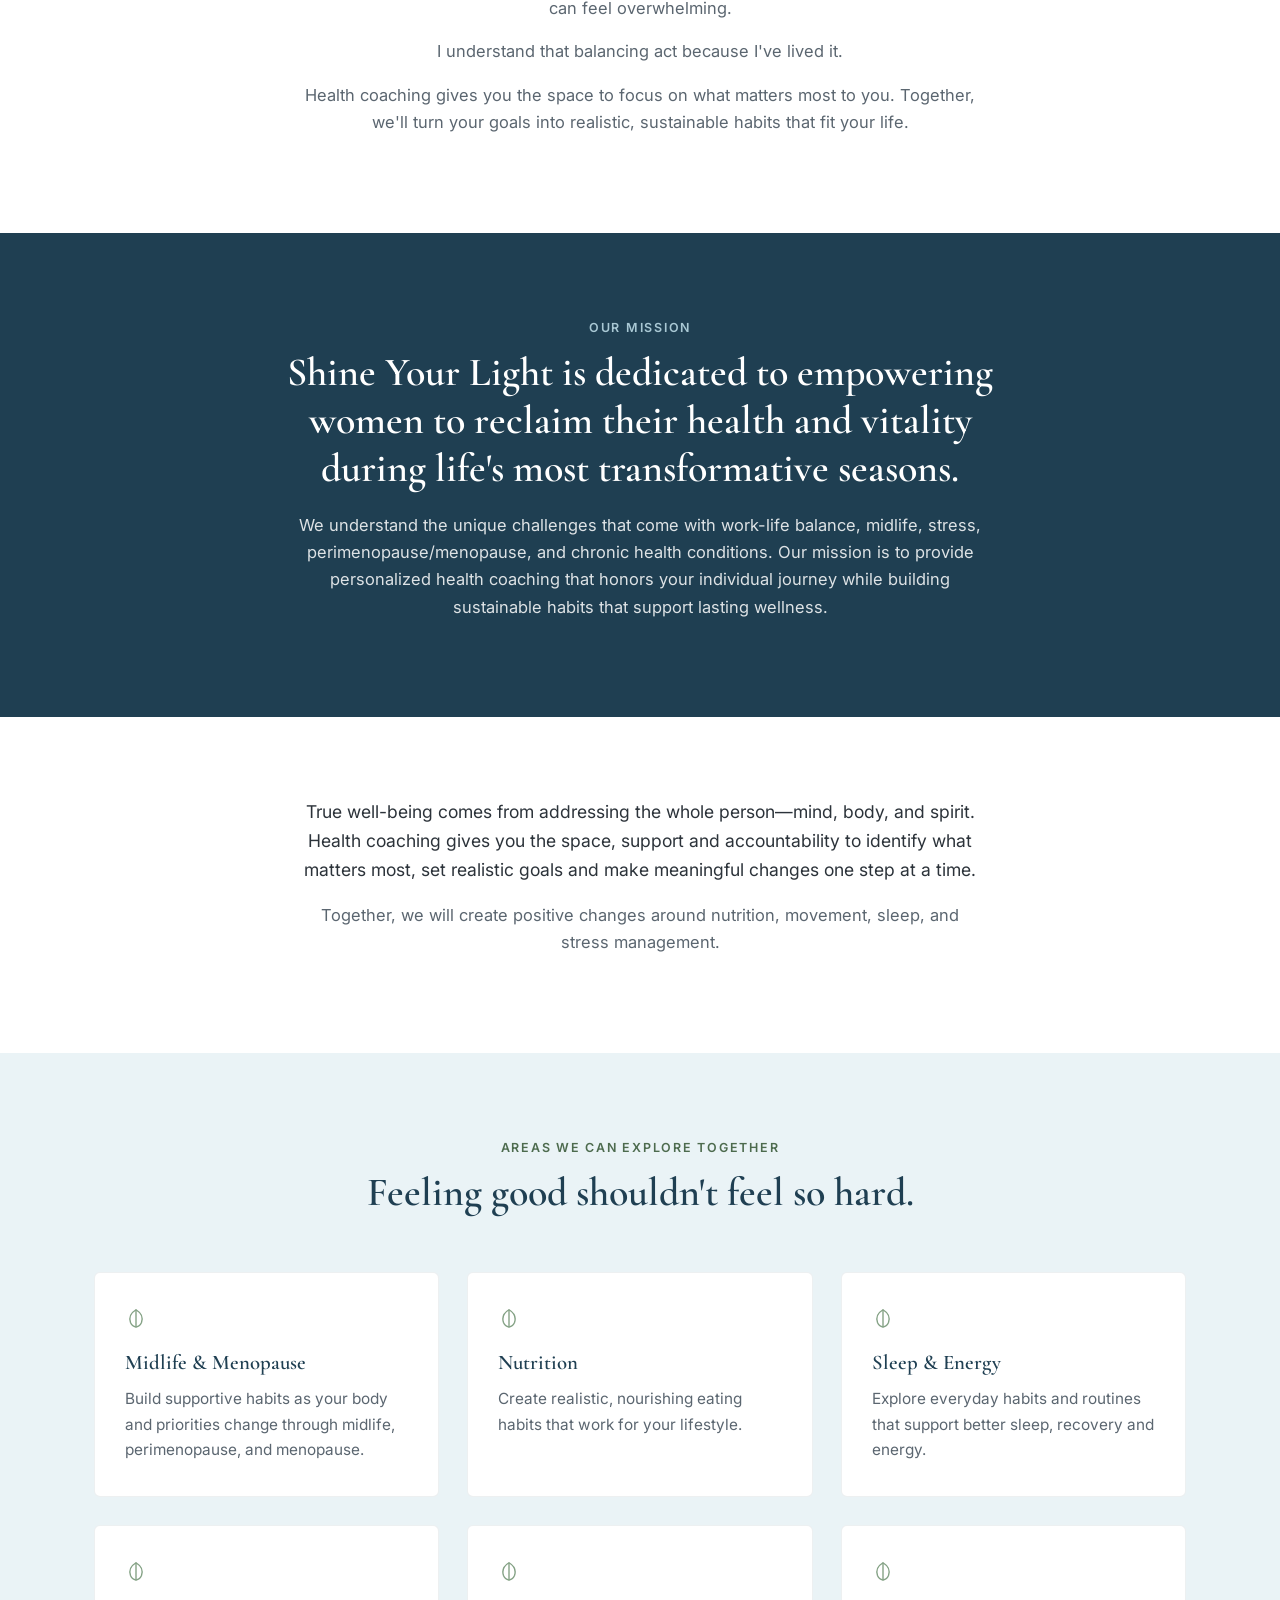
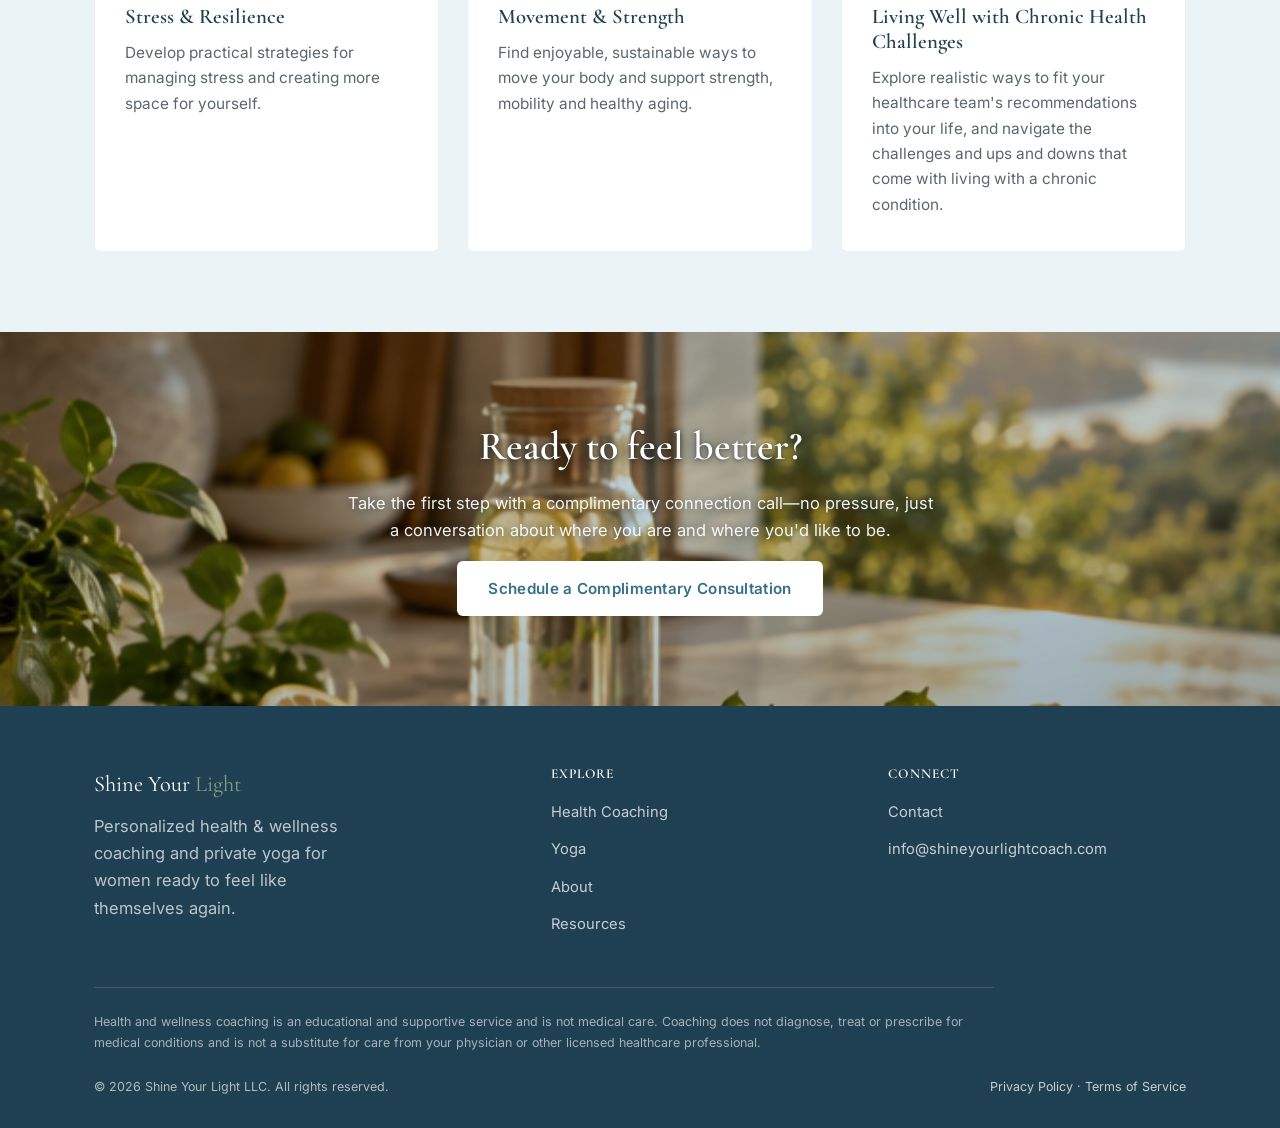
==== commit 539a176f: "Small copy tweaks: drop ", too" and "and health" Co-Authored-By: Claude Sonnet 5 <noreply@anthropic." ====
--- a/index.html
+++ b/index.html
@@ -56,7 +56,7 @@
   <div class="container text-center" style="max-width:720px;">
     <h2>Taking care of yourself shouldn't feel like one more thing on your list.</h2>
     <p>Life is full. Between work, family, your health, and everything in between, taking care of yourself can easily become one more thing on an already long list. Even when you are ready to make a change, figuring out what works for you, your body and your life can feel overwhelming.</p>
-    <p>I understand that balancing act because I've lived it, too.</p>
+    <p>I understand that balancing act because I've lived it.</p>
     <p>Health coaching gives you the space to focus on what matters most to you. Together, we'll turn your goals into realistic, sustainable habits that fit your life.</p>
   </div>
 </section>
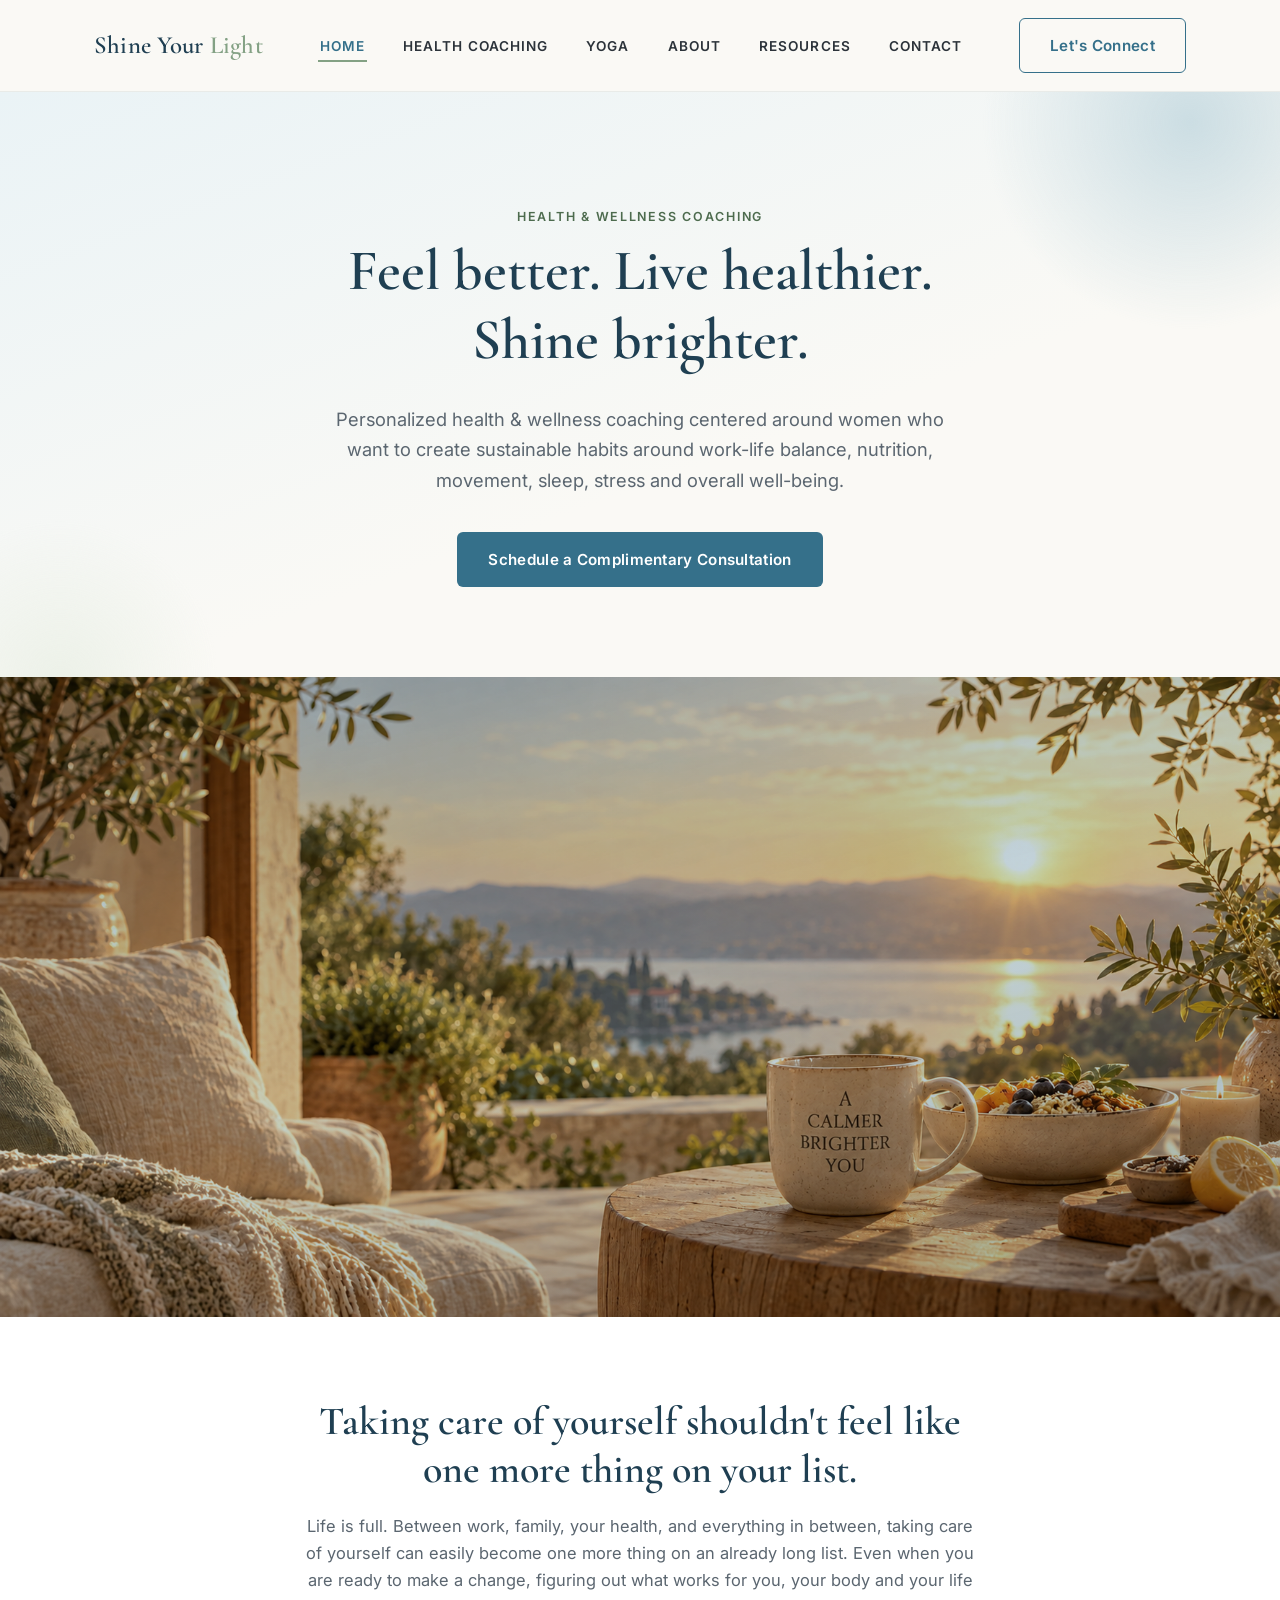
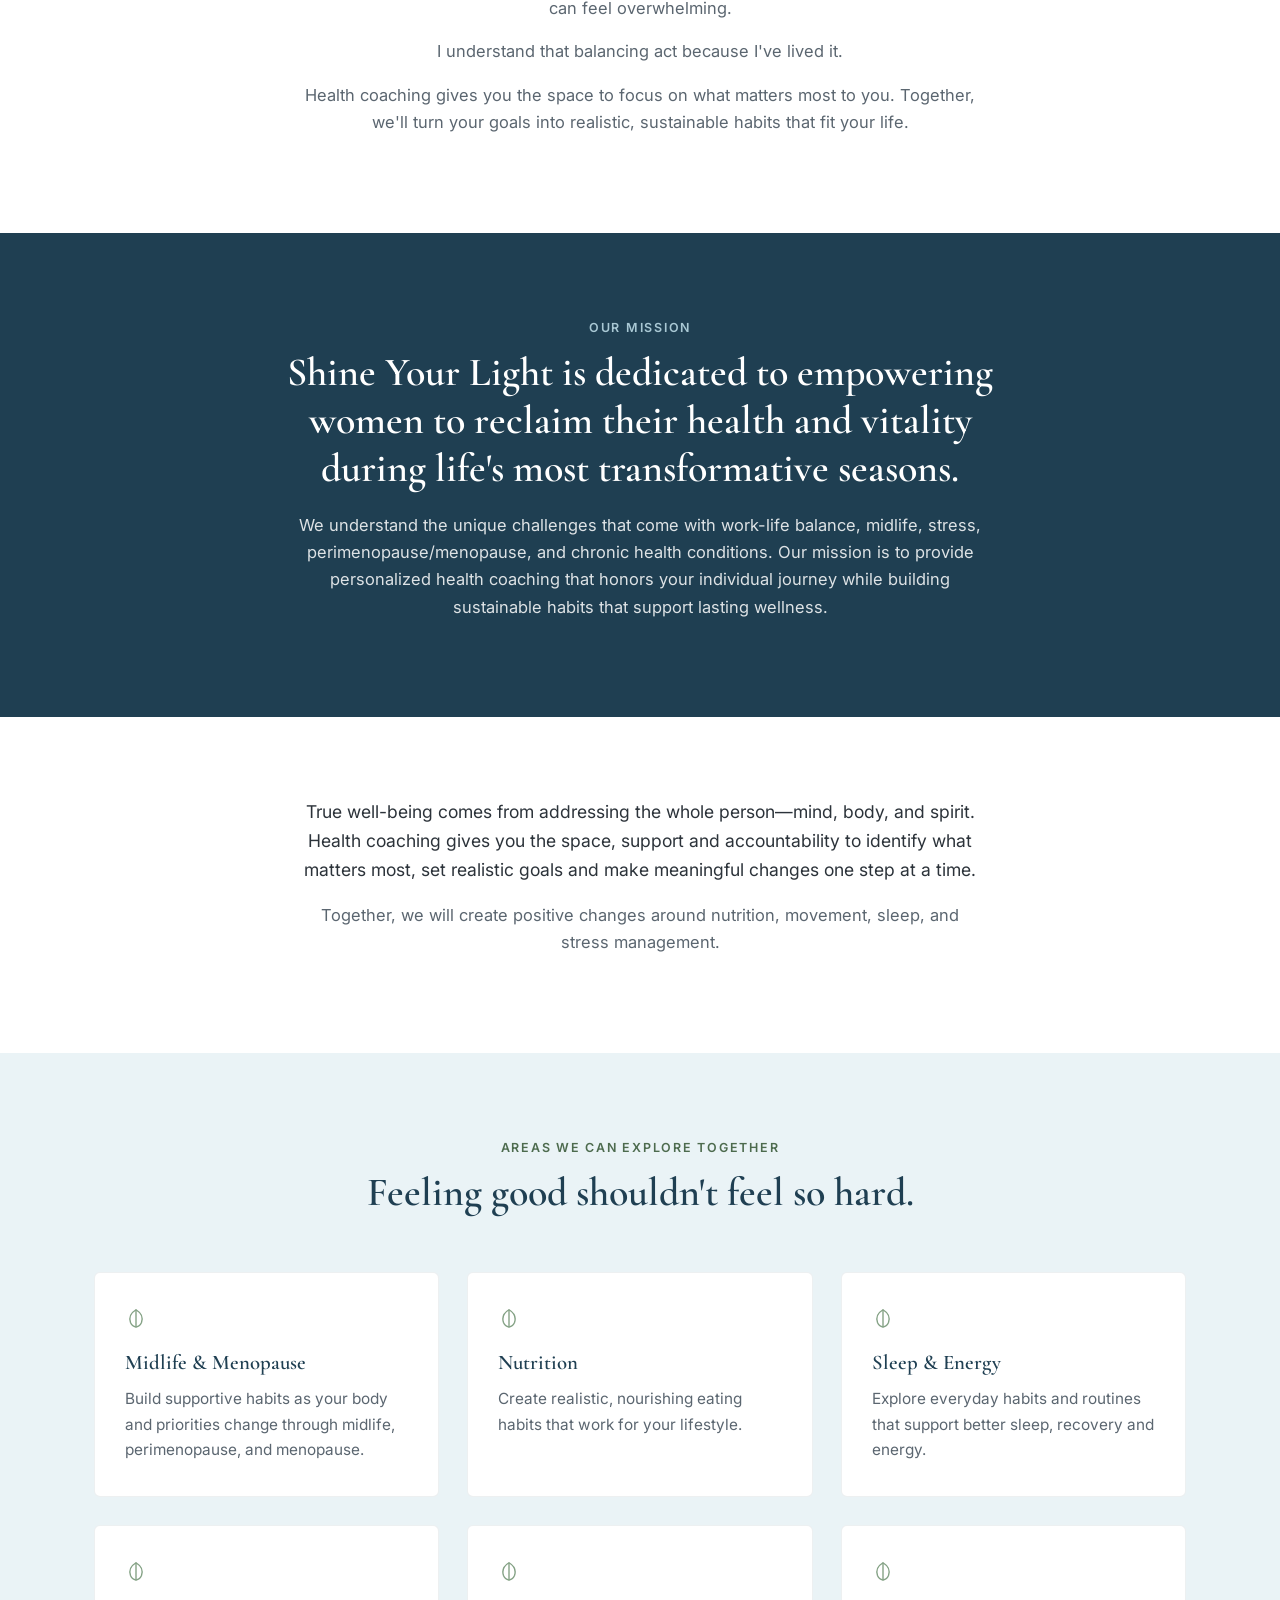
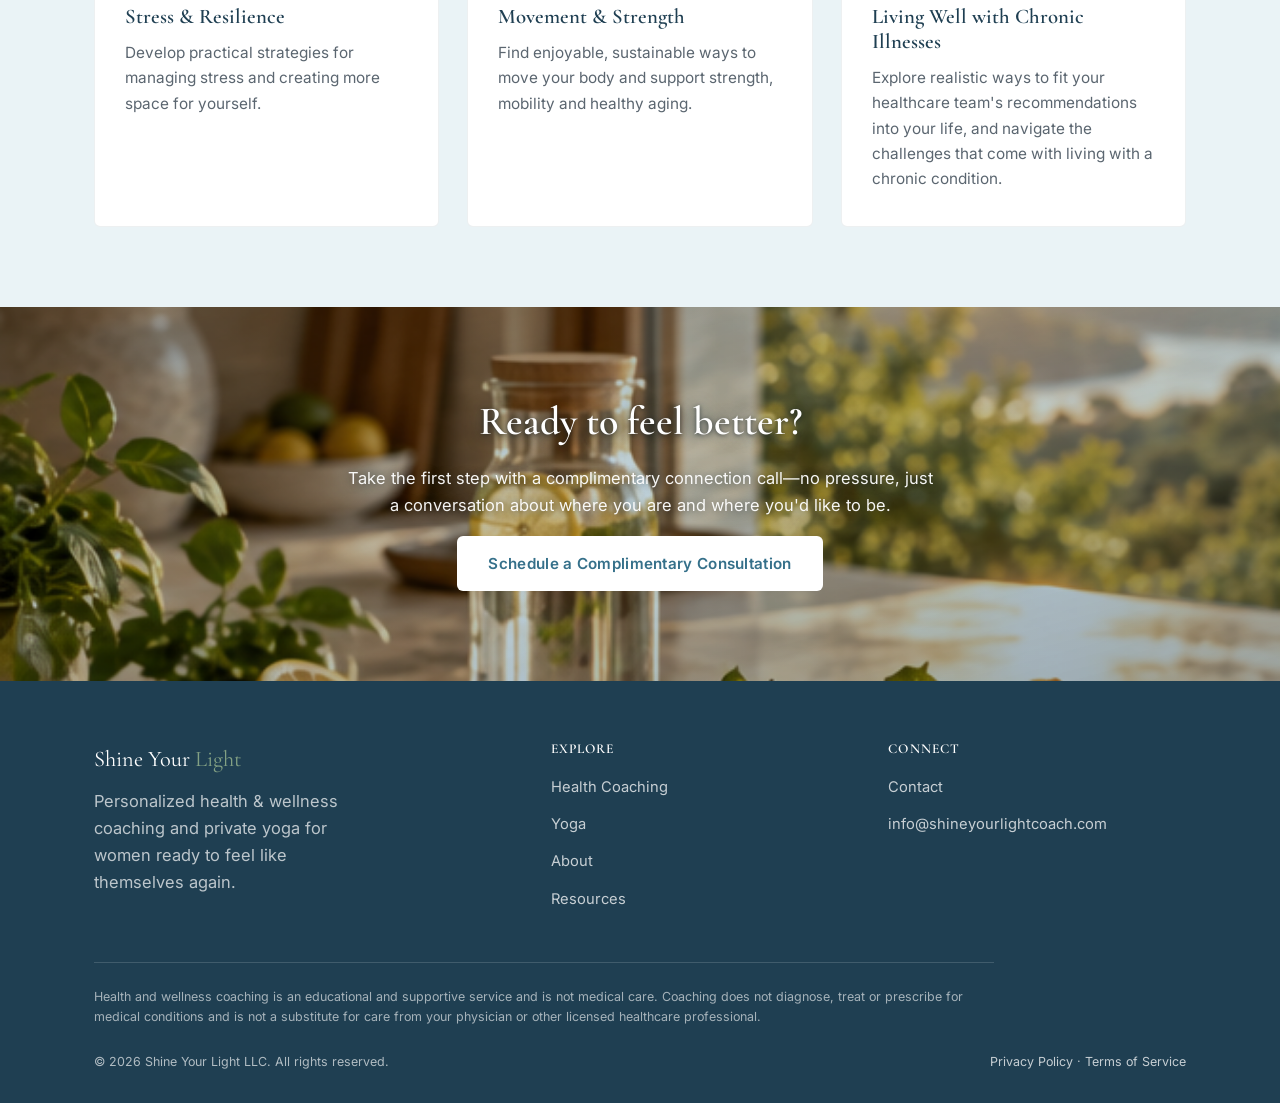
==== commit 3a3f5fcb: "Streamline the chronic-illness card heading and copy Co-Authored-By: Claude Sonnet 5 <noreply@anthro" ====
--- a/index.html
+++ b/index.html
@@ -113,8 +113,8 @@
       </div>
       <div class="card">
         <svg class="leaf-icon" width="22" height="22" viewBox="0 0 24 24" fill="none" stroke="#83a184" stroke-width="1.5"><path d="M12 3C7 6 4 11 6 17c1.5 4 6 5 6 5s4.5-1 6-5c2-6-1-11-6-14z"/><path d="M12 3v19"/></svg>
-        <h3>Living Well with Chronic Health Challenges</h3>
-        <p>Explore realistic ways to fit your healthcare team's recommendations into your life, and navigate the challenges and ups and downs that come with living with a chronic condition.</p>
+        <h3>Living Well with Chronic Illnesses</h3>
+        <p>Explore realistic ways to fit your healthcare team's recommendations into your life, and navigate the challenges that come with living with a chronic condition.</p>
       </div>
     </div>
   </div>
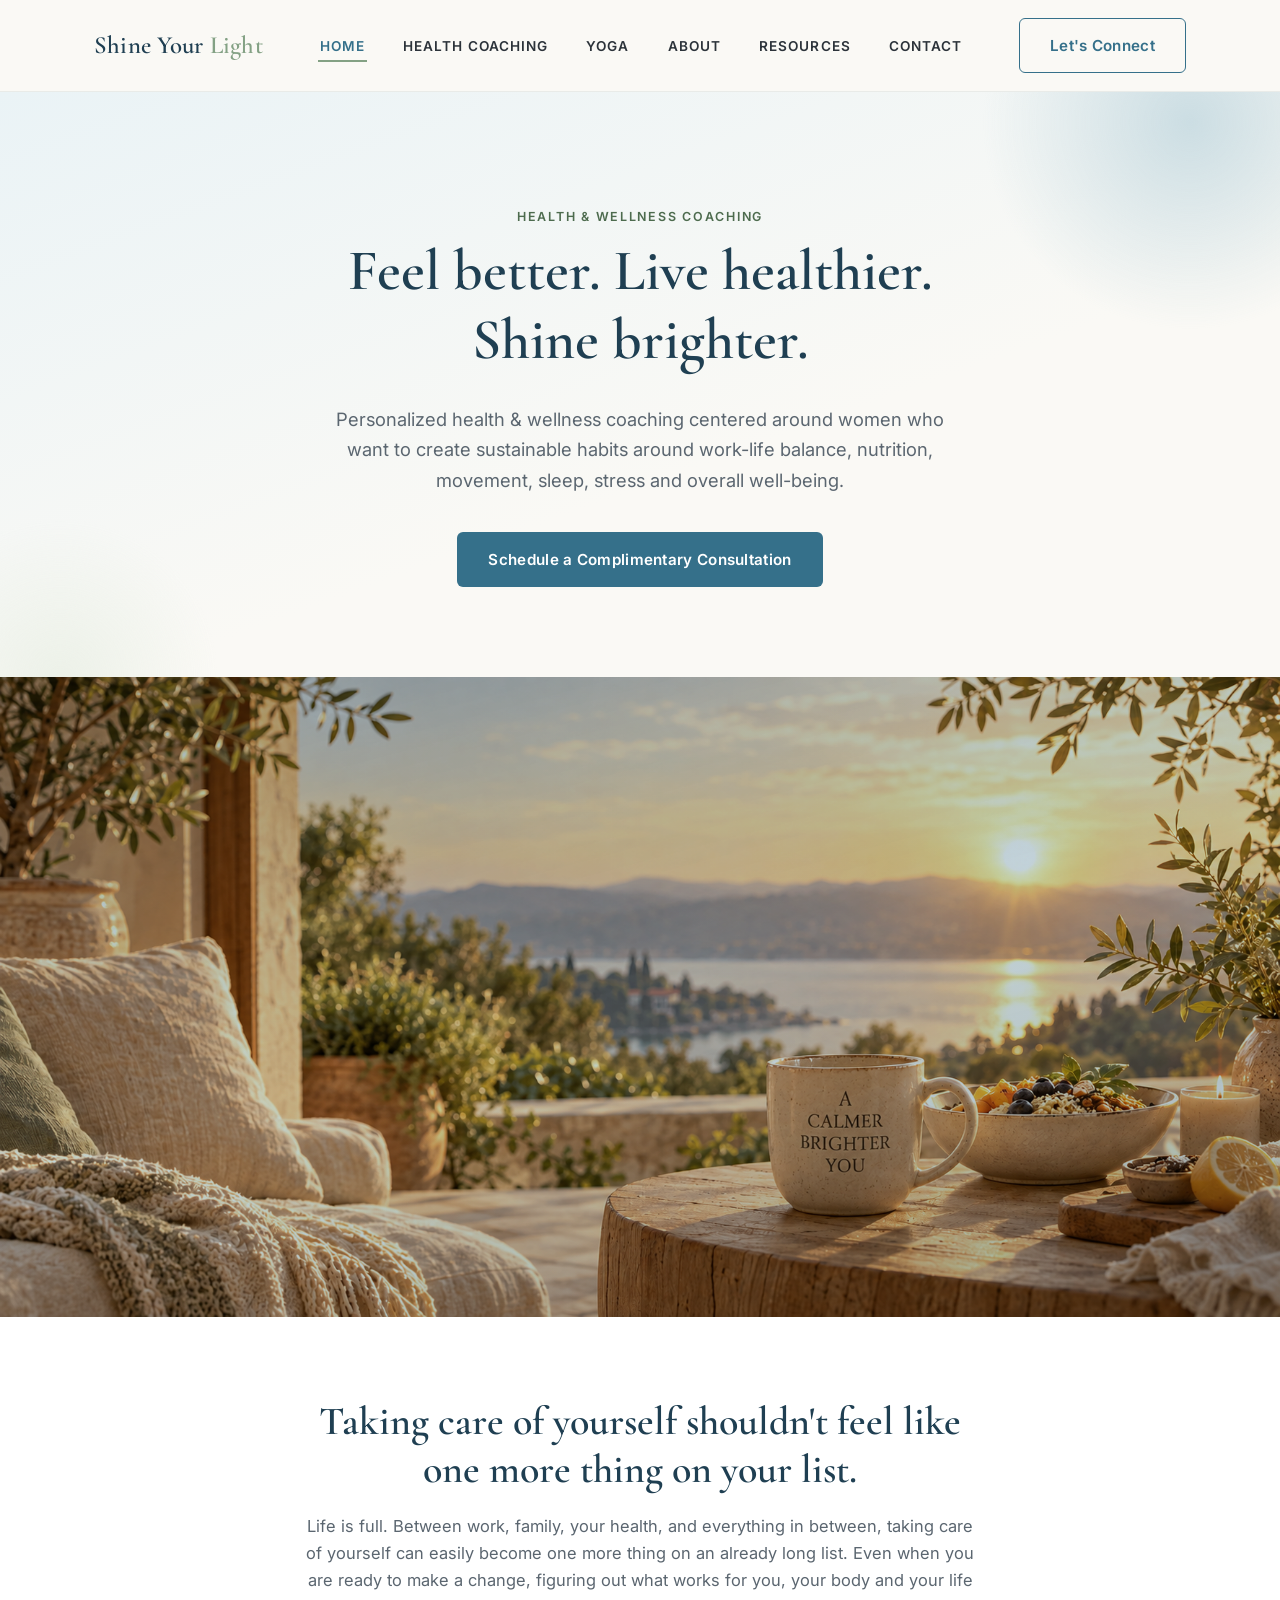
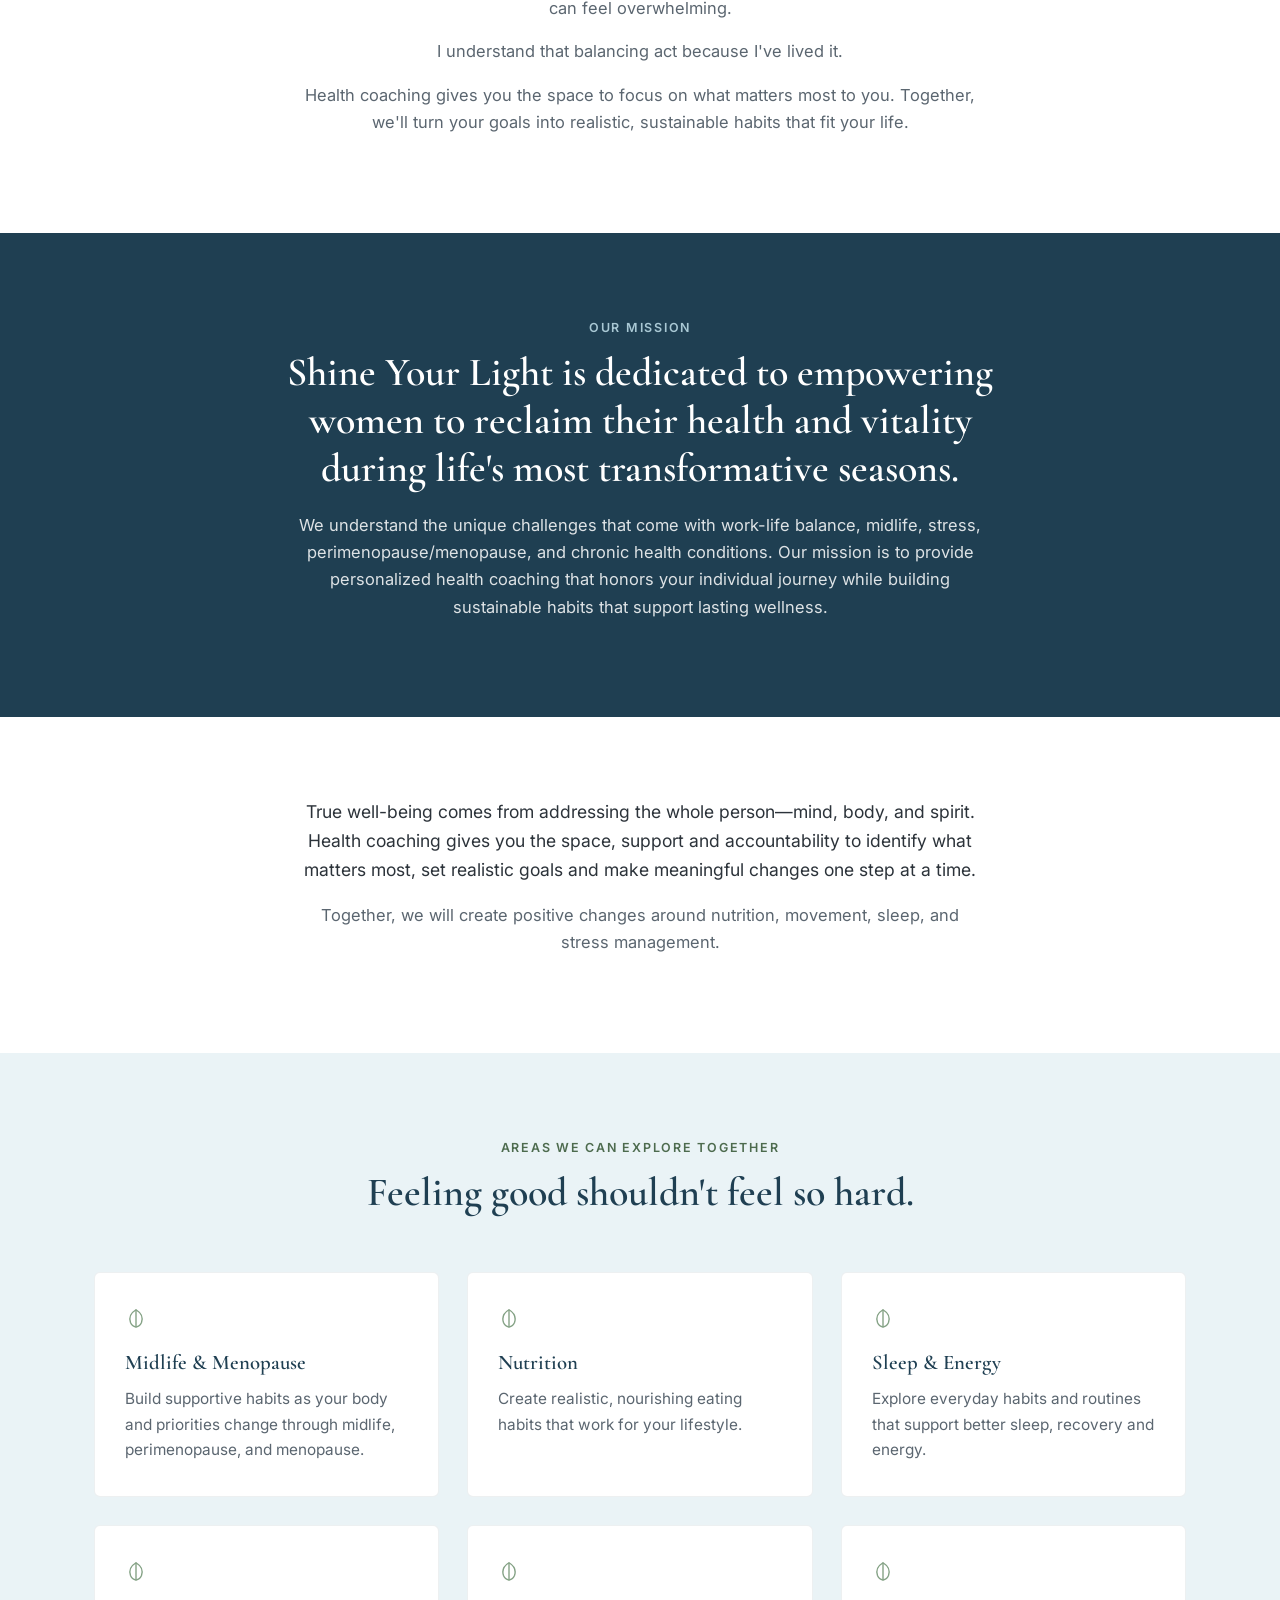
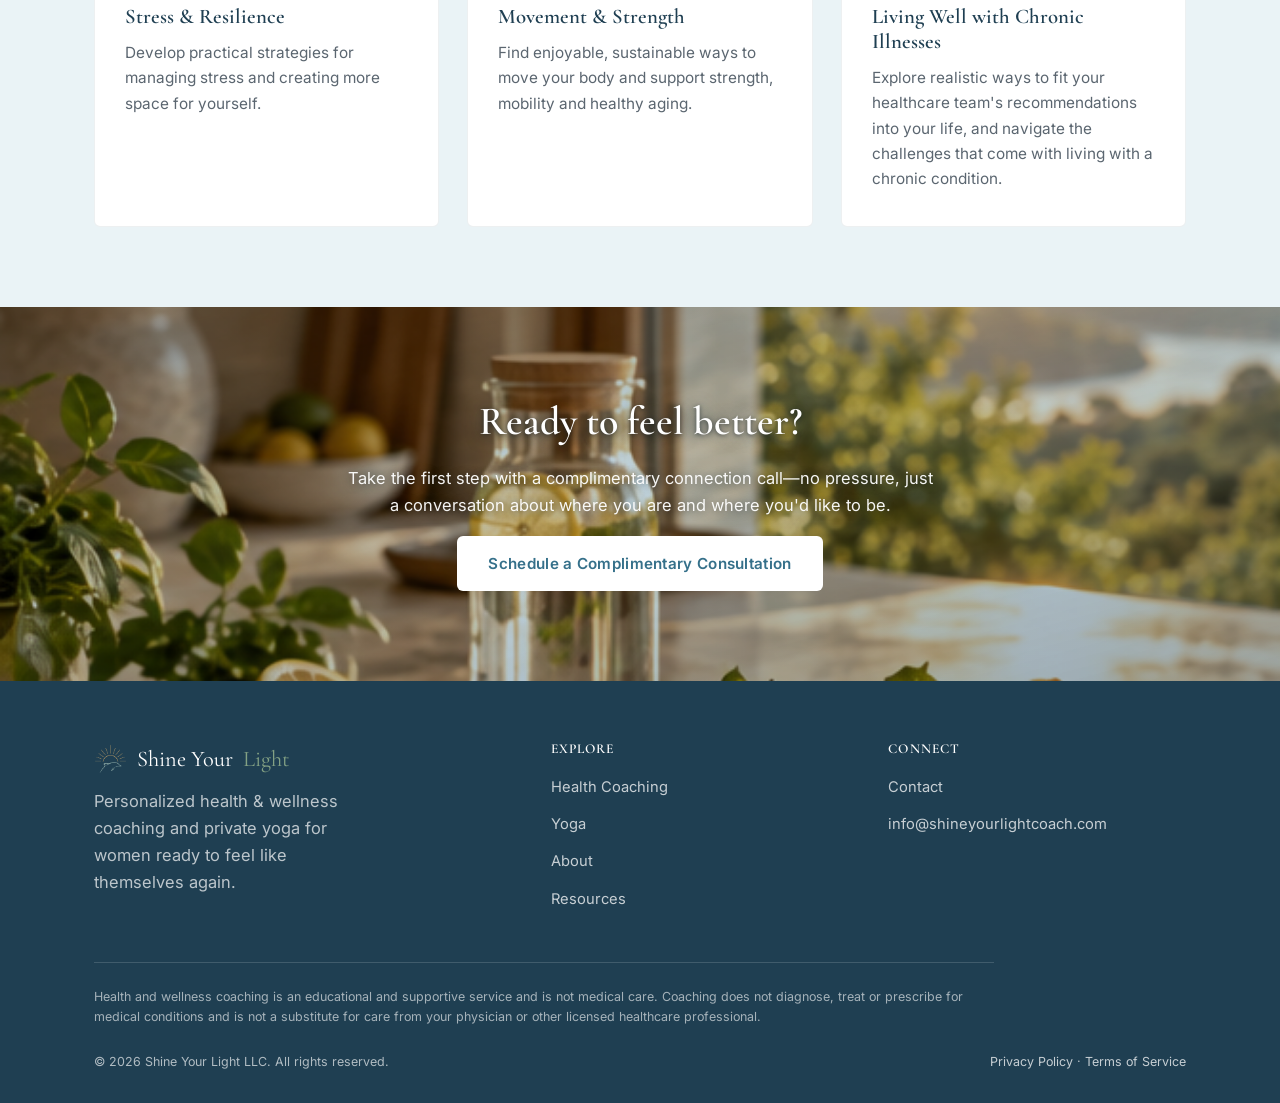
==== commit 075dda2b: "Add the dolphin + sun logo icon as favicon and footer wordmark accent Extracted the icon (no text) f" ====
--- a/index.html
+++ b/index.html
@@ -4,6 +4,8 @@
 <meta charset="UTF-8" />
 <meta name="viewport" content="width=device-width, initial-scale=1.0" />
 <title>Shine Your Light | Health &amp; Wellness Coaching</title>
+<link rel="icon" type="image/png" href="images/favicon.png">
+<link rel="apple-touch-icon" href="images/apple-touch-icon.png">
 <meta name="description" content="Personalized health & wellness coaching centered around women who want to create sustainable habits around work-life balance, nutrition, movement, sleep, stress and overall well-being." />
 <link rel="preconnect" href="https://fonts.googleapis.com">
 <link href="https://fonts.googleapis.com/css2?family=Cormorant+Garamond:wght@500;600;700&family=Inter:wght@400;500;600;700&display=swap" rel="stylesheet">
@@ -136,7 +138,7 @@
   <div class="container">
     <div class="footer-grid">
       <div>
-        <div class="footer-logo">Shine Your <span>Light</span></div>
+        <div class="footer-logo"><img src="images/logo-icon.png" alt="" class="footer-logo-icon">Shine Your <span>Light</span></div>
         <p style="color:rgba(255,255,255,0.7); max-width:280px;">Personalized health &amp; wellness coaching and private yoga for women ready to feel like themselves again.</p>
       </div>
       <div>
--- a/css/style.css
+++ b/css/style.css
@@ -579,12 +579,20 @@
   margin-bottom: 40px;
 }
 .footer-logo {
+  display: flex;
+  align-items: center;
+  gap: 10px;
   font-family: var(--font-heading);
   font-size: 1.4rem;
   color: var(--white);
   margin-bottom: 10px;
 }
 .footer-logo span { color: var(--sage); }
+.footer-logo-icon {
+  height: 30px;
+  width: auto;
+  opacity: 0.9;
+}
 .footer-grid h4 {
   color: var(--white);
   font-size: 0.85rem;
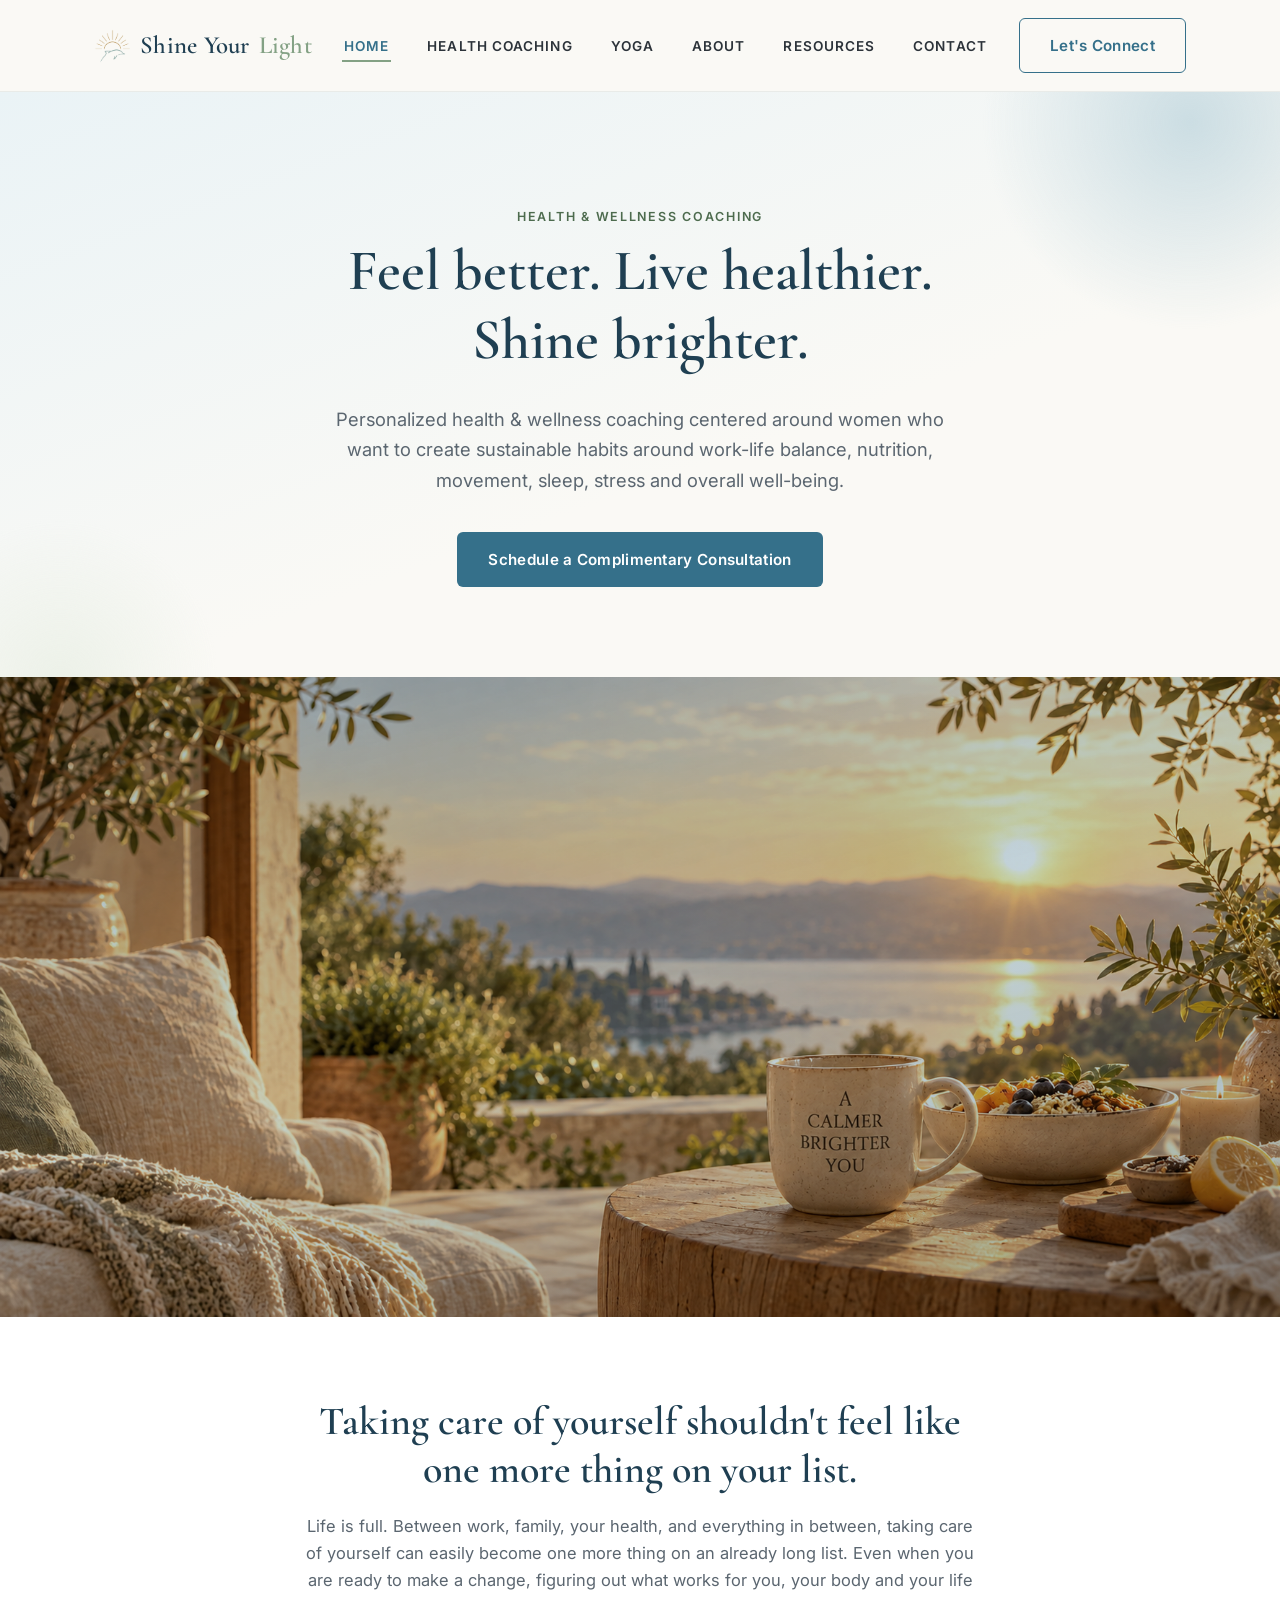
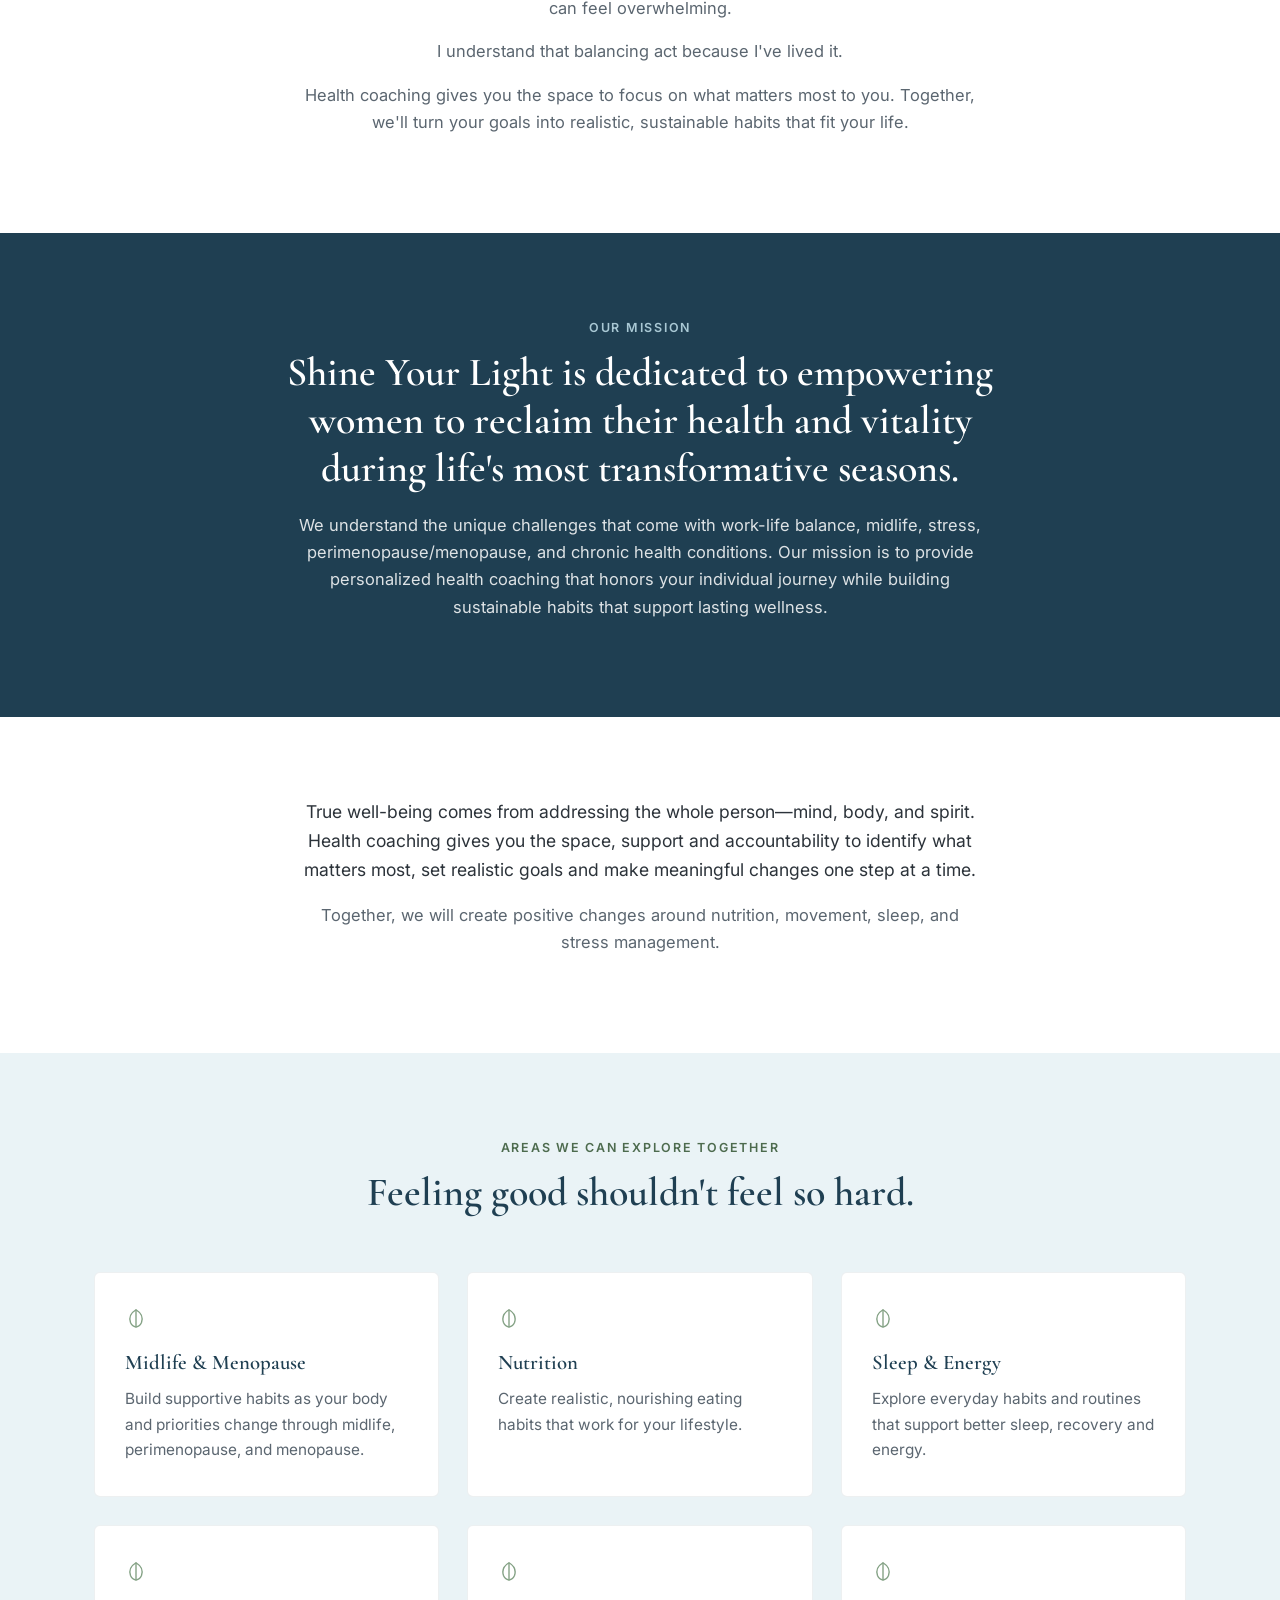
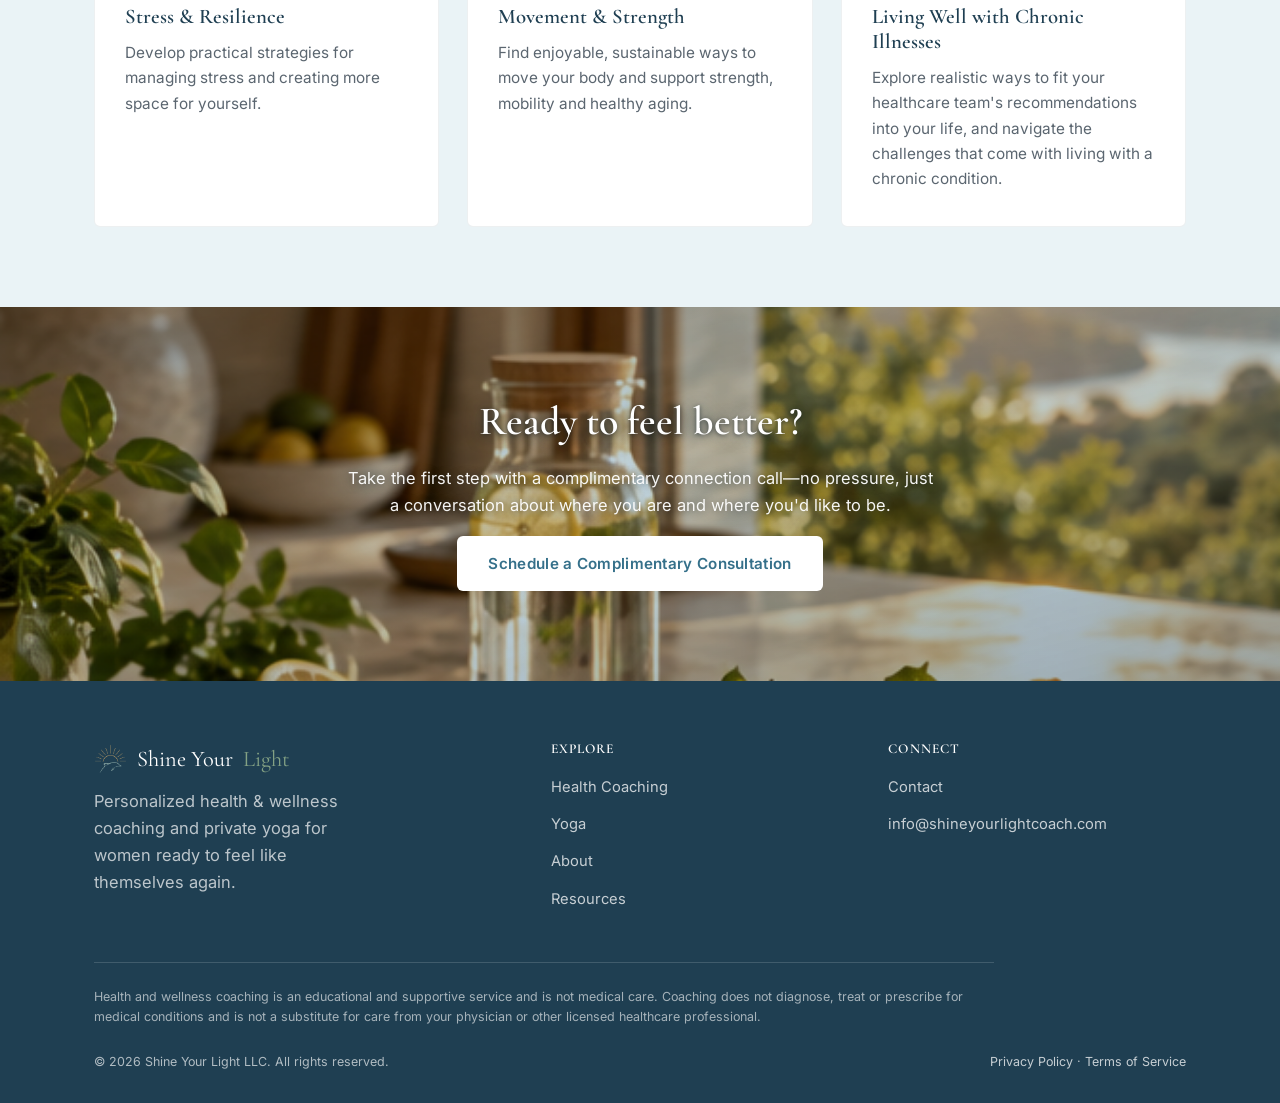
==== commit 247f825d: "Add logo icon to the header nav on every page Co-Authored-By: Claude Sonnet 5 <noreply@anthropic.com" ====
--- a/index.html
+++ b/index.html
@@ -17,7 +17,7 @@
 
 <header class="site-header">
   <div class="nav-wrap">
-    <a href="index.html" class="logo">Shine Your <span>Light</span></a>
+    <a href="index.html" class="logo"><img src="images/logo-icon.png" alt="" class="nav-logo-icon">Shine Your <span>Light</span></a>
     <nav>
       <ul class="nav-links" id="primary-nav">
         <li><a href="index.html" class="active">Home</a></li>
--- a/css/style.css
+++ b/css/style.css
@@ -156,6 +156,9 @@
 }
 
 .logo {
+  display: flex;
+  align-items: center;
+  gap: 9px;
   font-family: var(--font-heading);
   font-size: 1.55rem;
   font-weight: 600;
@@ -163,6 +166,10 @@
   letter-spacing: 0.01em;
 }
 .logo span { color: var(--sage); }
+.nav-logo-icon {
+  height: 34px;
+  width: auto;
+}
 
 .nav-links {
   display: flex;
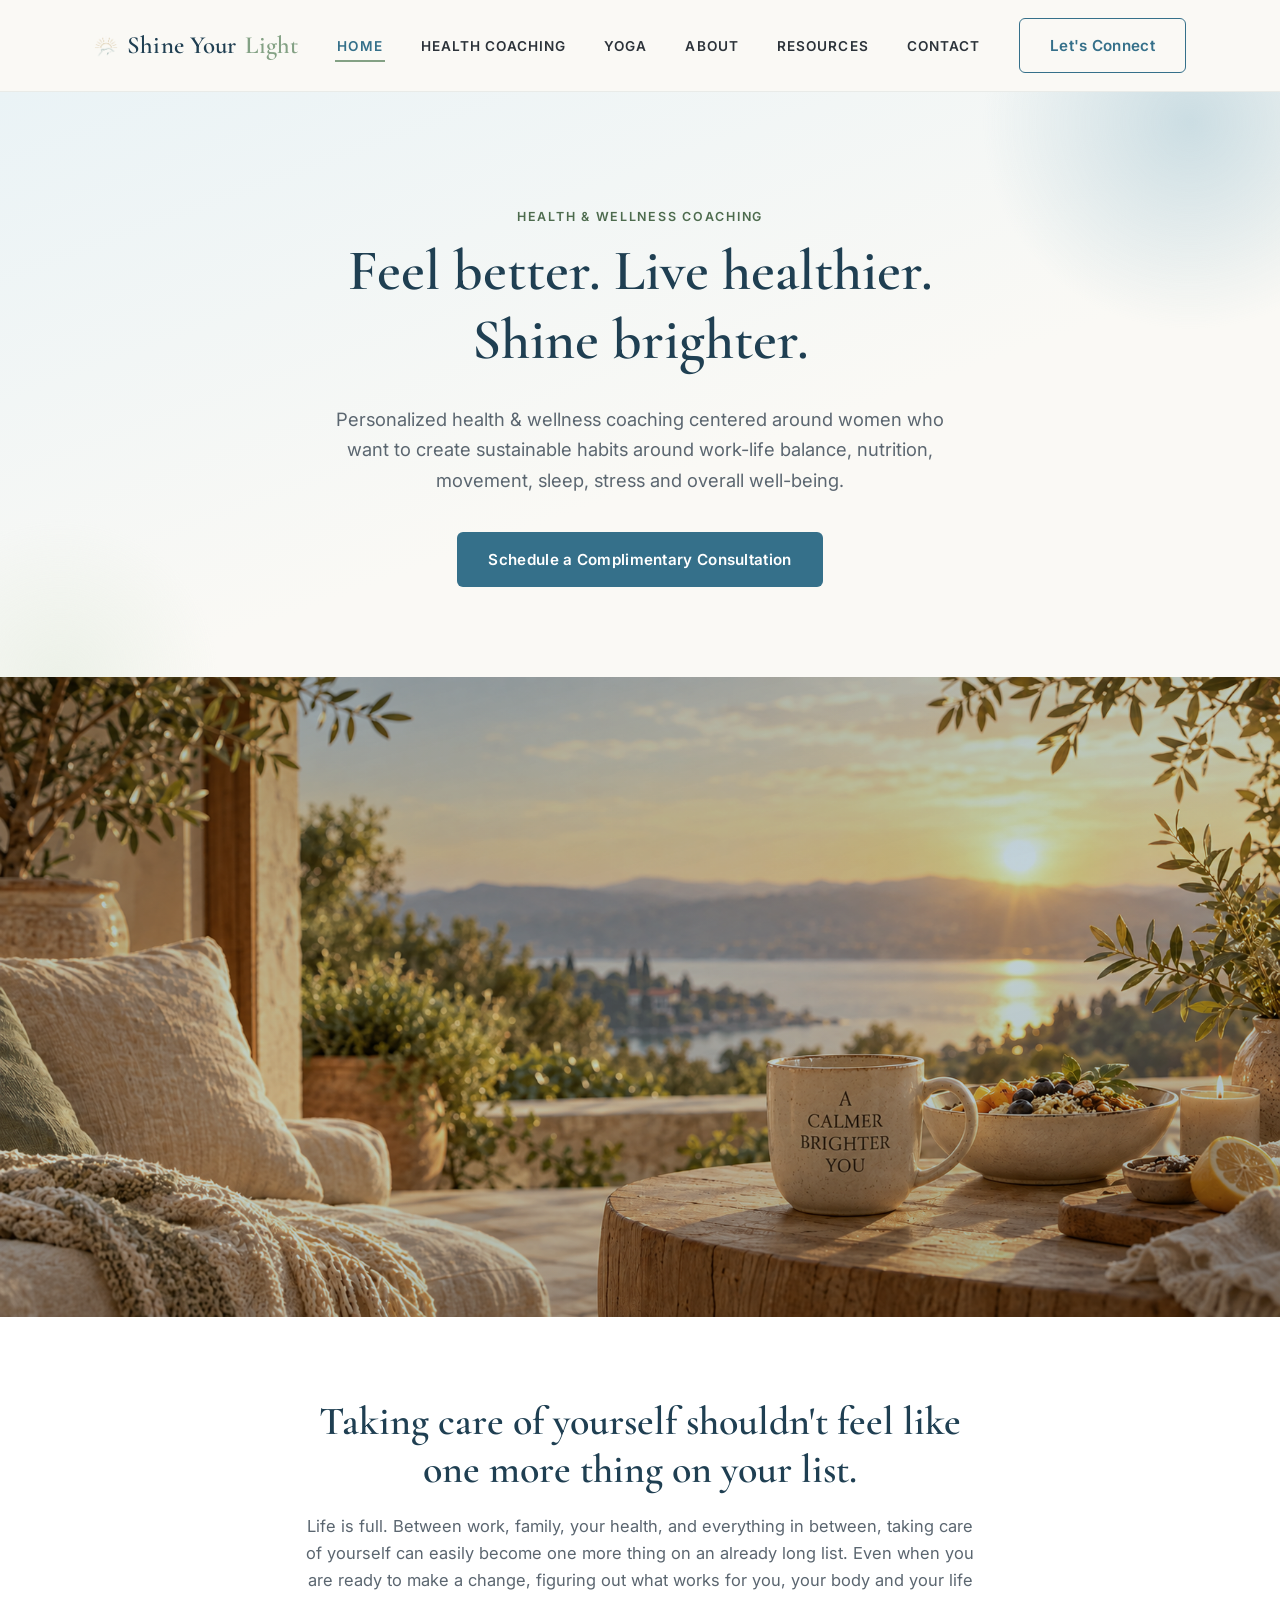
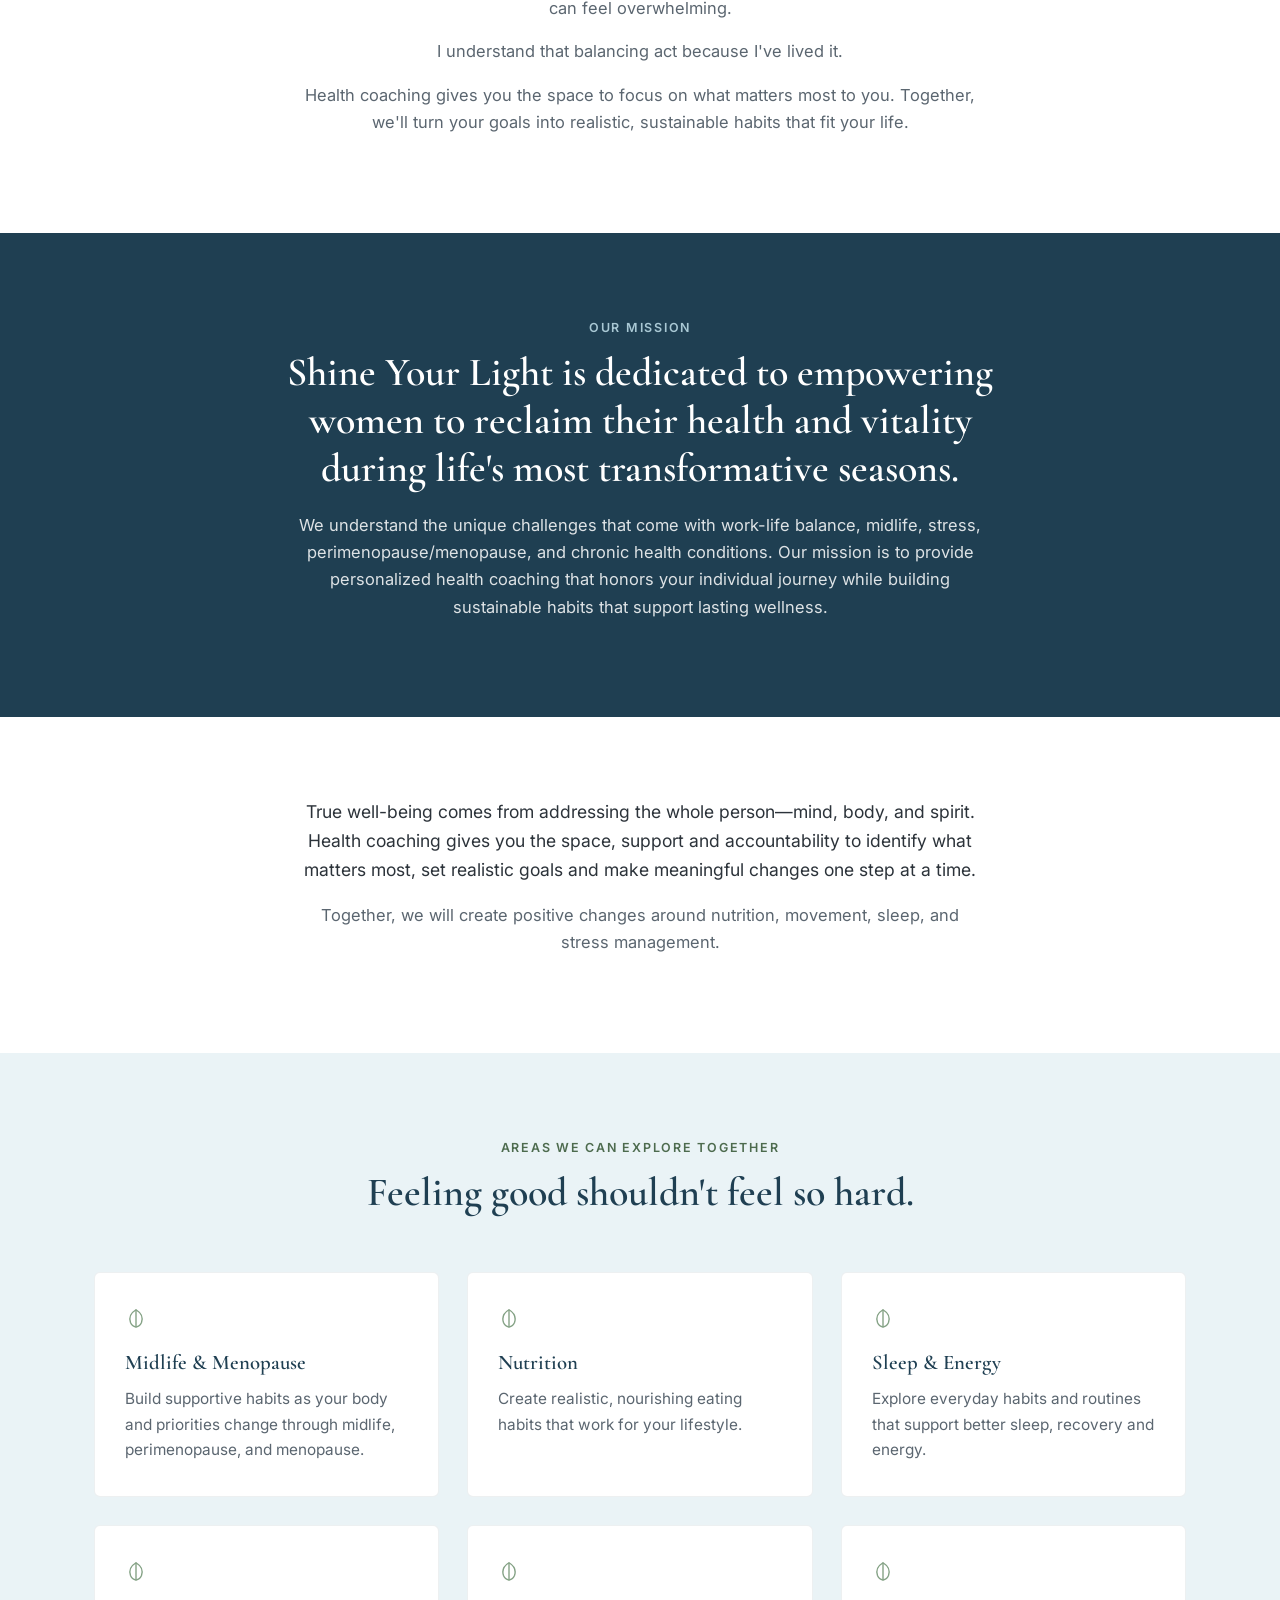
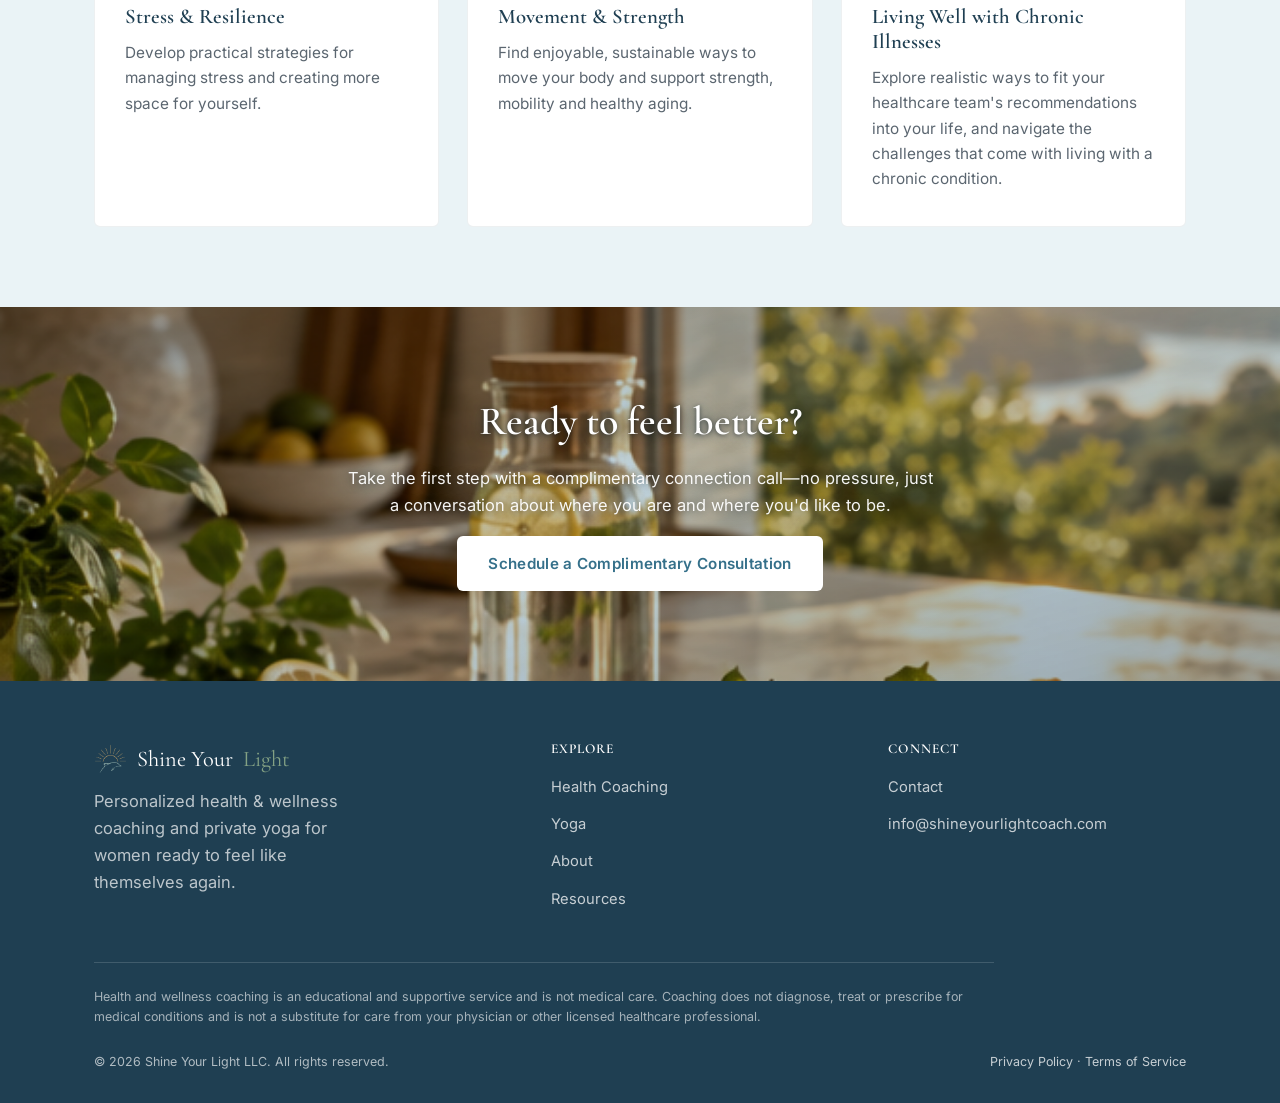
==== commit dfc4eb83: "Shrink header logo icon and cache-bust the stylesheet The nav icon was rendering too large on some v" ====
--- a/index.html
+++ b/index.html
@@ -9,7 +9,7 @@
 <meta name="description" content="Personalized health & wellness coaching centered around women who want to create sustainable habits around work-life balance, nutrition, movement, sleep, stress and overall well-being." />
 <link rel="preconnect" href="https://fonts.googleapis.com">
 <link href="https://fonts.googleapis.com/css2?family=Cormorant+Garamond:wght@500;600;700&family=Inter:wght@400;500;600;700&display=swap" rel="stylesheet">
-<link rel="stylesheet" href="css/style.css">
+<link rel="stylesheet" href="css/style.css?v=3">
 </head>
 <body>
 
--- a/css/style.css
+++ b/css/style.css
@@ -167,7 +167,7 @@
 }
 .logo span { color: var(--sage); }
 .nav-logo-icon {
-  height: 34px;
+  height: 22px;
   width: auto;
 }
 
